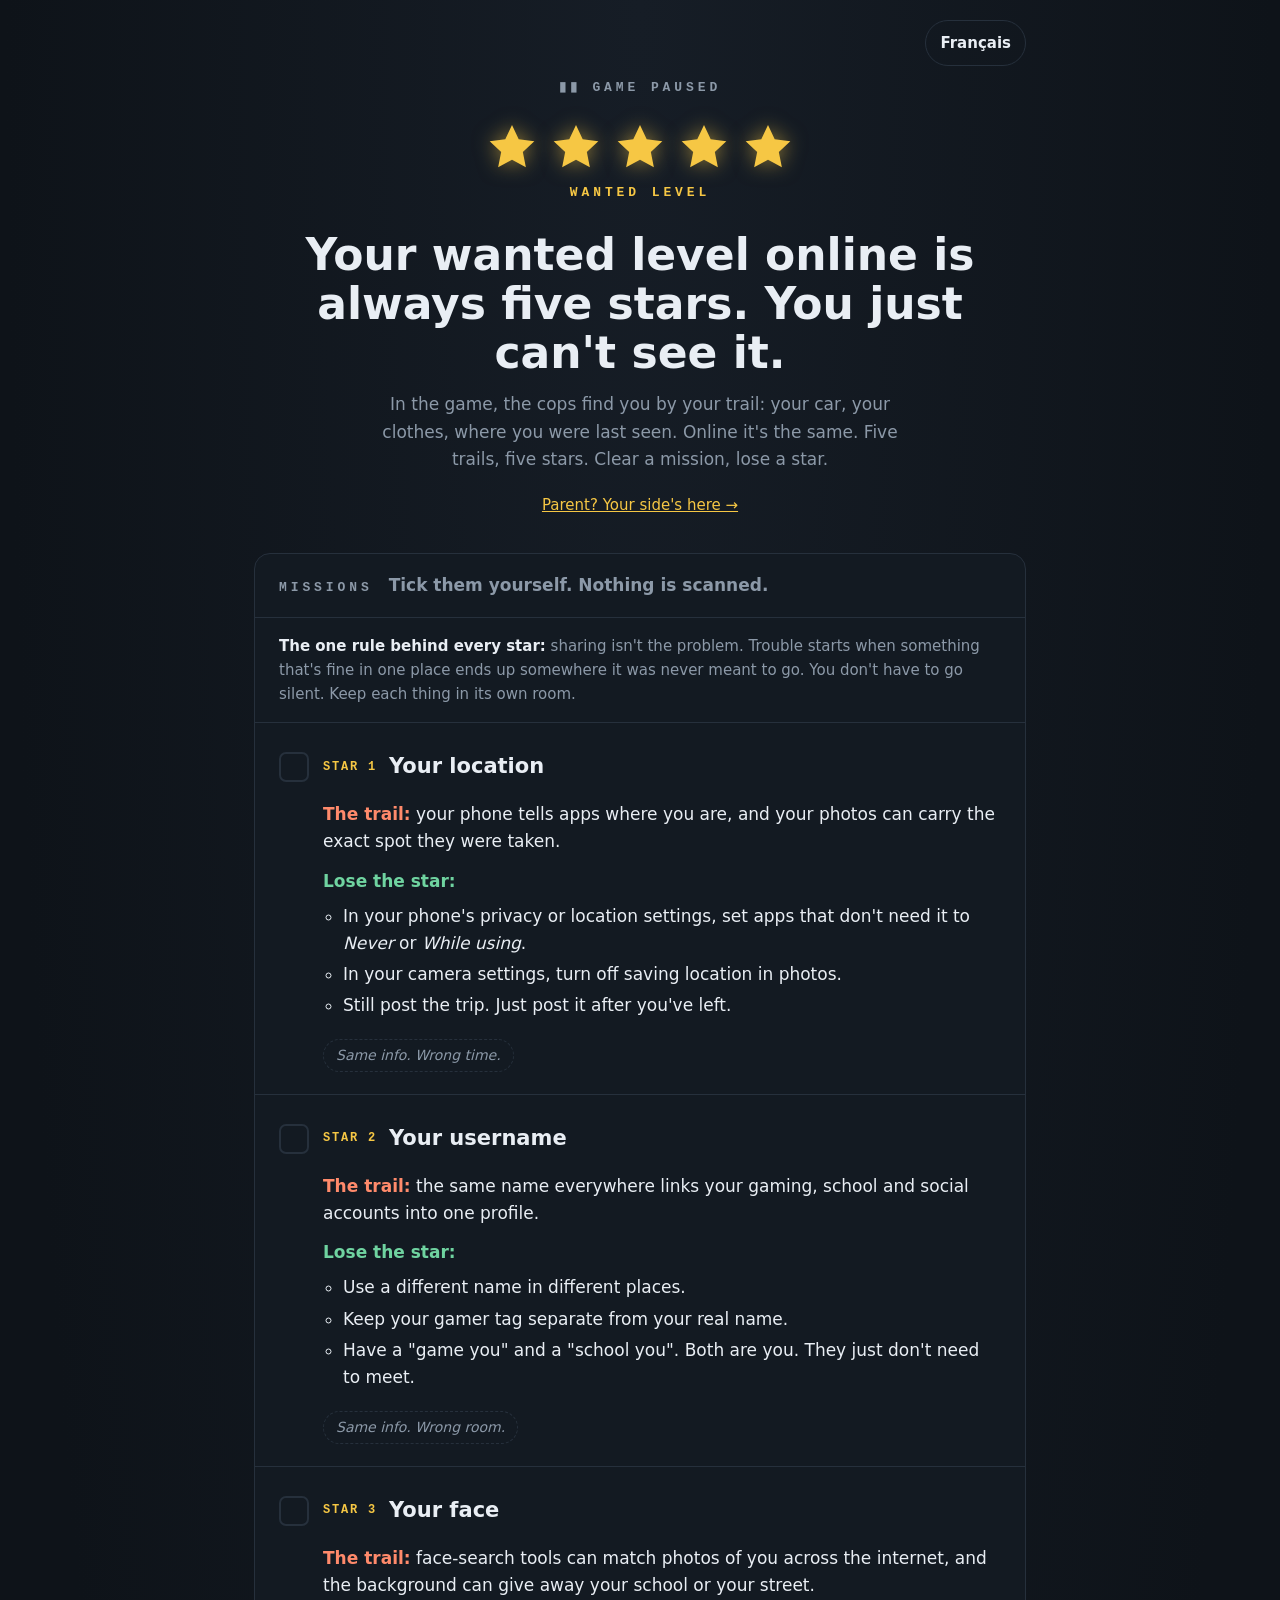
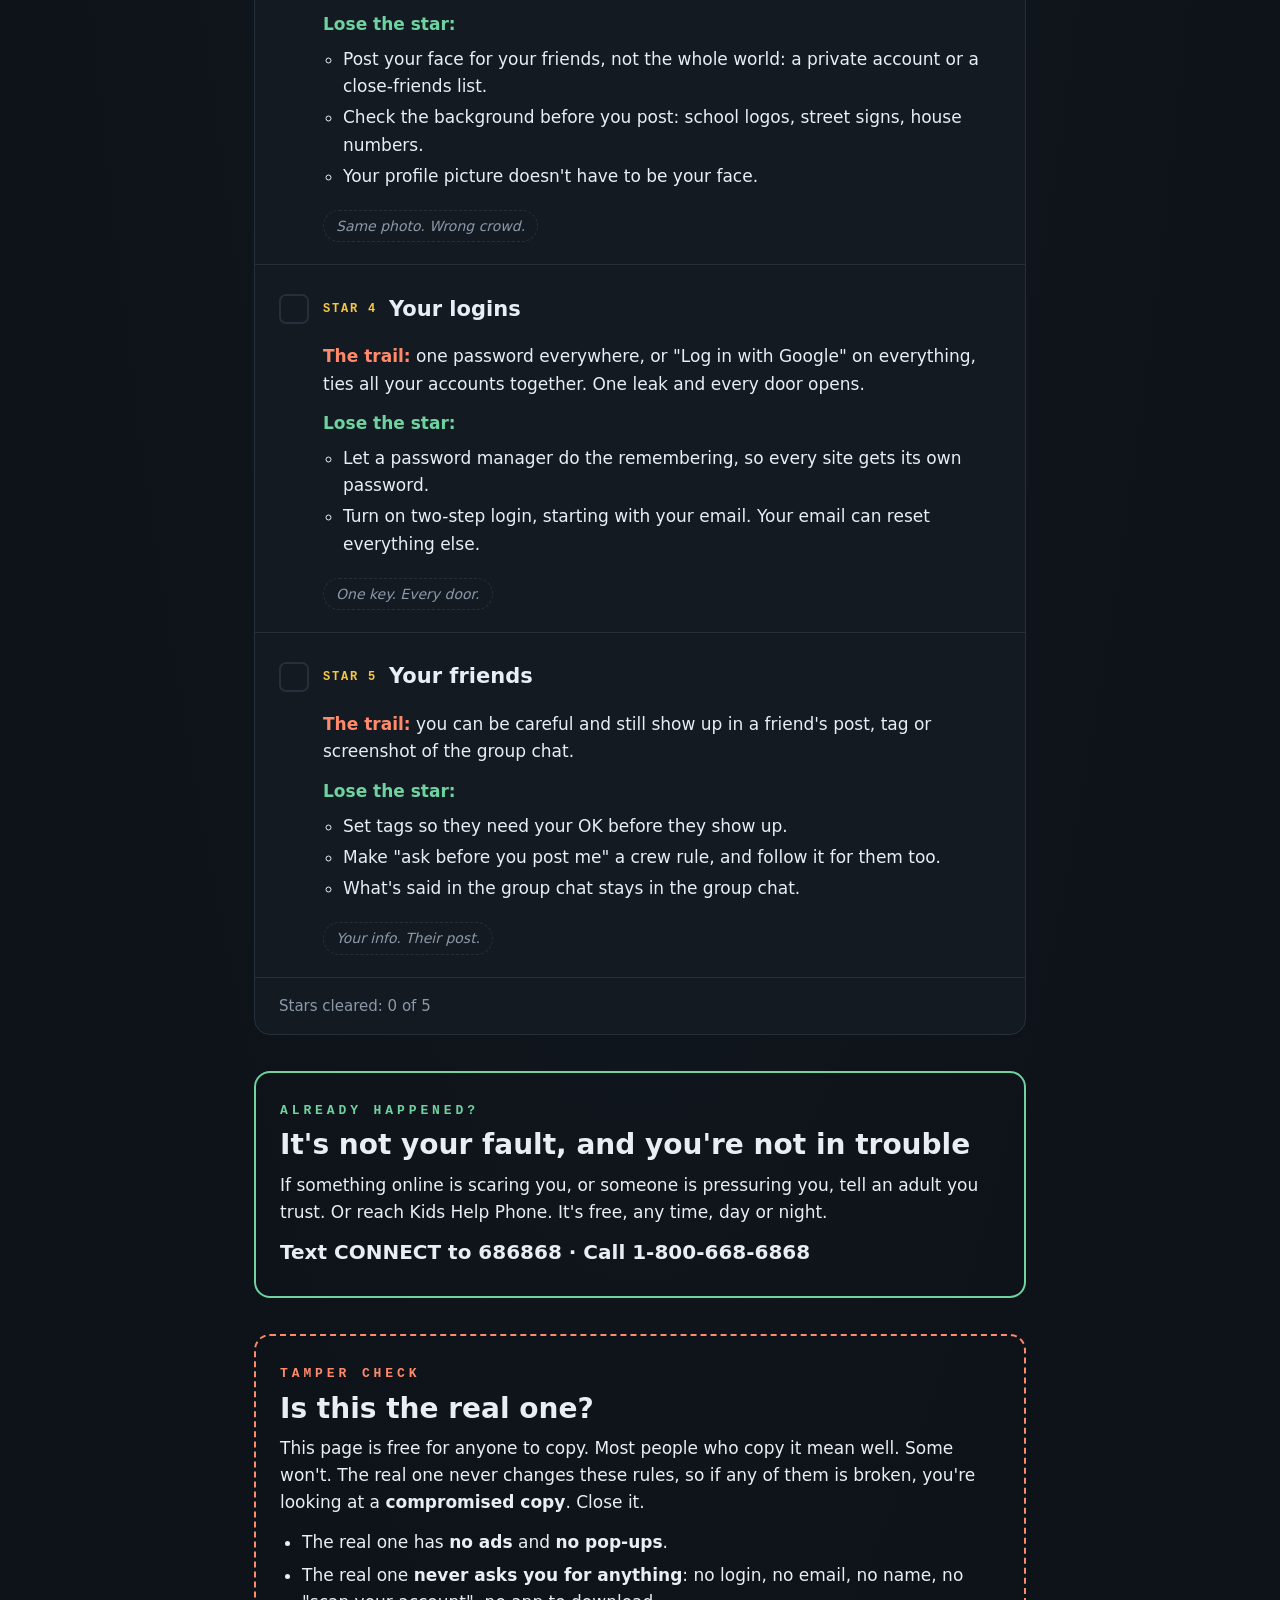
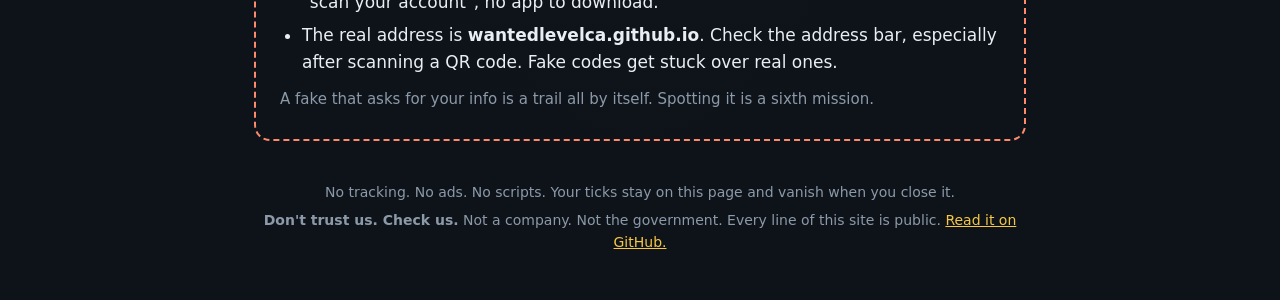
==== index.html @ 318e6713 "Add files via upload" ====
<!DOCTYPE html>
<html lang="en">
<head>
<meta charset="utf-8">
<meta name="viewport" content="width=device-width, initial-scale=1">
<title>Five Stars</title>
<link rel="stylesheet" href="style.css">
</head>
<body>
<svg width="0" height="0" style="position:absolute" aria-hidden="true">
  <symbol id="star" viewBox="0 0 24 24"><path d="M12 1.8l3.1 6.6 7.2.9-5.3 5 1.4 7.1L12 17.9l-6.4 3.5L7 14.3 1.7 9.3l7.2-.9z"/></symbol>
  <symbol id="tick" viewBox="0 0 24 24"><path d="M4.5 12.5l5 5 10-11" stroke-linecap="round" stroke-linejoin="round"/></symbol>
</svg>
<main>
  <!-- Language anchors: index.html#fr opens in French. Checkboxes: up here so ~ can reach everything below. -->
  <a id="en" class="anchor"></a><a id="fr" class="anchor"></a>
  <input class="cb" type="checkbox" id="m1">
  <input class="cb" type="checkbox" id="m2">
  <input class="cb" type="checkbox" id="m3">
  <input class="cb" type="checkbox" id="m4">
  <input class="cb" type="checkbox" id="m5">

  <nav class="topbar">
    <span class="lang"><span class="t-en"><a href="#fr" lang="fr">Français</a></span><span class="t-fr"><a href="#en" lang="en">English</a></span></span>
  </nav>

  <section class="hud">
    <div class="mono paused">▮▮ <span class="t-en">Game paused</span><span class="t-fr" lang="fr">Jeu en pause</span></div>
    <div class="stars" aria-hidden="true">
      <svg class="s1" viewBox="0 0 24 24"><use href="#star"/></svg><svg class="s2" viewBox="0 0 24 24"><use href="#star"/></svg><svg class="s3" viewBox="0 0 24 24"><use href="#star"/></svg><svg class="s4" viewBox="0 0 24 24"><use href="#star"/></svg><svg class="s5" viewBox="0 0 24 24"><use href="#star"/></svg>
    </div>
    <div class="mono wl"><span class="t-en">Wanted level</span><span class="t-fr" lang="fr">Niveau de recherche</span></div>
    <div class="b-en">
      <h1>Your wanted level online is always five stars. You just can't see it.</h1>
      <p class="lede">In the game, the cops find you by your trail: your car, your clothes, where you were last seen. Online it's the same. Five trails, five stars. Clear a mission, lose a star.</p>
      <p class="side-link"><a href="parents.html">Parent? Your side's here →</a></p>
    </div>
    <div class="b-fr" lang="fr-CA">
      <h1>En ligne, ton niveau de recherche est toujours à cinq étoiles. Tu ne le vois juste pas.</h1>
      <p class="lede">Dans le jeu, la police te retrouve grâce à tes traces : ton auto, tes vêtements, l'endroit où on t'a vu la dernière fois. En ligne, c'est pareil. Cinq traces, cinq étoiles. Réussis une mission, perds une étoile.</p>
      <p class="side-link"><a href="parents.html#fr">Vous êtes parent? C'est par ici →</a></p>
    </div>
  </section>

  <section class="card" aria-label="Missions">
    <header><span class="mono">Missions</span><span class="t-en">Tick them yourself. Nothing is scanned.</span><span class="t-fr" lang="fr">Coche-les toi-même. Rien n'est scanné.</span></header>
    <div class="b-en"><p class="why"><b>The one rule behind every star:</b> sharing isn't the problem. Trouble starts when something that's fine in one place ends up somewhere it was never meant to go. You don't have to go silent. Keep each thing in its own room.</p></div>
    <div class="b-fr" lang="fr-CA"><p class="why"><b>La règle derrière chaque étoile :</b> partager, ce n'est pas le problème. Le trouble commence quand quelque chose qui est correct à un endroit se retrouve là où ce n'était jamais censé aller. Pas besoin de te taire. Garde chaque chose dans sa pièce.</p></div>
    <ol class="missions">
      <li class="m m1">
        <label class="head" for="m1"><span class="box"><svg viewBox="0 0 24 24"><use href="#tick"/></svg></span><span class="tag mono"><span class="t-en">Star 1</span><span class="t-fr">Étoile 1</span></span><span class="title"><span class="t-en">Your location</span><span class="t-fr" lang="fr">Ta position</span></span></label>
        <div class="body b-en">
          <p><b class="trail">The trail:</b> your phone tells apps where you are, and your photos can carry the exact spot they were taken.</p>
          <p class="lose">Lose the star:</p>
          <ul>
            <li>In your phone's privacy or location settings, set apps that don't need it to <i>Never</i> or <i>While using</i>.</li>
            <li>In your camera settings, turn off saving location in photos.</li>
            <li>Still post the trip. Just post it after you've left.</li>
          </ul>
          <p class="rule">Same info. Wrong time.</p>
        </div>
        <div class="body b-fr" lang="fr-CA">
          <p><b class="trail">La trace :</b> ton téléphone dit aux applis où tu es, et tes photos peuvent garder l'endroit exact où elles ont été prises.</p>
          <p class="lose">Perds l'étoile :</p>
          <ul>
            <li>Dans les réglages de confidentialité ou de localisation, mets les applis qui n'en ont pas besoin à <i>Jamais</i> ou <i>Pendant l'utilisation</i>.</li>
            <li>Dans les réglages de l'appareil photo, désactive l'enregistrement de la position.</li>
            <li>Publie quand même ta sortie. Juste après être parti.</li>
          </ul>
          <p class="rule">Même info. Mauvais moment.</p>
        </div>
      </li>
      <li class="m m2">
        <label class="head" for="m2"><span class="box"><svg viewBox="0 0 24 24"><use href="#tick"/></svg></span><span class="tag mono"><span class="t-en">Star 2</span><span class="t-fr">Étoile 2</span></span><span class="title"><span class="t-en">Your username</span><span class="t-fr" lang="fr">Ton nom d'utilisateur</span></span></label>
        <div class="body b-en">
          <p><b class="trail">The trail:</b> the same name everywhere links your gaming, school and social accounts into one profile.</p>
          <p class="lose">Lose the star:</p>
          <ul>
            <li>Use a different name in different places.</li>
            <li>Keep your gamer tag separate from your real name.</li>
            <li>Have a "game you" and a "school you". Both are you. They just don't need to meet.</li>
          </ul>
          <p class="rule">Same info. Wrong room.</p>
        </div>
        <div class="body b-fr" lang="fr-CA">
          <p><b class="trail">La trace :</b> le même nom partout relie tes comptes de jeu, d'école et de réseaux sociaux en un seul profil.</p>
          <p class="lose">Perds l'étoile :</p>
          <ul>
            <li>Utilise un nom différent selon l'endroit.</li>
            <li>Garde ton gamertag séparé de ton vrai nom.</li>
            <li>Aie un « toi du jeu » et un « toi de l'école ». Les deux, c'est toi. Ils n'ont juste pas besoin de se rencontrer.</li>
          </ul>
          <p class="rule">Même info. Mauvaise pièce.</p>
        </div>
      </li>
      <li class="m m3">
        <label class="head" for="m3"><span class="box"><svg viewBox="0 0 24 24"><use href="#tick"/></svg></span><span class="tag mono"><span class="t-en">Star 3</span><span class="t-fr">Étoile 3</span></span><span class="title"><span class="t-en">Your face</span><span class="t-fr" lang="fr">Ton visage</span></span></label>
        <div class="body b-en">
          <p><b class="trail">The trail:</b> face-search tools can match photos of you across the internet, and the background can give away your school or your street.</p>
          <p class="lose">Lose the star:</p>
          <ul>
            <li>Post your face for your friends, not the whole world: a private account or a close-friends list.</li>
            <li>Check the background before you post: school logos, street signs, house numbers.</li>
            <li>Your profile picture doesn't have to be your face.</li>
          </ul>
          <p class="rule">Same photo. Wrong crowd.</p>
        </div>
        <div class="body b-fr" lang="fr-CA">
          <p><b class="trail">La trace :</b> des outils de recherche faciale peuvent retrouver tes photos partout sur Internet, et l'arrière-plan peut révéler ton école ou ta rue.</p>
          <p class="lose">Perds l'étoile :</p>
          <ul>
            <li>Montre ton visage à tes amis, pas au monde entier : un compte privé ou une liste d'amis proches.</li>
            <li>Vérifie l'arrière-plan avant de publier : logo d'école, panneaux de rue, numéros de maison.</li>
            <li>Ta photo de profil n'a pas besoin d'être ton visage.</li>
          </ul>
          <p class="rule">Même photo. Mauvaise gang.</p>
        </div>
      </li>
      <li class="m m4">
        <label class="head" for="m4"><span class="box"><svg viewBox="0 0 24 24"><use href="#tick"/></svg></span><span class="tag mono"><span class="t-en">Star 4</span><span class="t-fr">Étoile 4</span></span><span class="title"><span class="t-en">Your logins</span><span class="t-fr" lang="fr">Tes connexions</span></span></label>
        <div class="body b-en">
          <p><b class="trail">The trail:</b> one password everywhere, or "Log in with Google" on everything, ties all your accounts together. One leak and every door opens.</p>
          <p class="lose">Lose the star:</p>
          <ul>
            <li>Let a password manager do the remembering, so every site gets its own password.</li>
            <li>Turn on two-step login, starting with your email. Your email can reset everything else.</li>
          </ul>
          <p class="rule">One key. Every door.</p>
        </div>
        <div class="body b-fr" lang="fr-CA">
          <p><b class="trail">La trace :</b> un seul mot de passe partout, ou « Se connecter avec Google » pour tout, relie tous tes comptes ensemble. Une fuite, et toutes les portes s'ouvrent.</p>
          <p class="lose">Perds l'étoile :</p>
          <ul>
            <li>Laisse un gestionnaire de mots de passe s'en souvenir, pour que chaque site ait son propre mot de passe.</li>
            <li>Active la connexion en deux étapes, en commençant par ton courriel. Ton courriel peut réinitialiser tout le reste.</li>
          </ul>
          <p class="rule">Une clé. Toutes les portes.</p>
        </div>
      </li>
      <li class="m m5">
        <label class="head" for="m5"><span class="box"><svg viewBox="0 0 24 24"><use href="#tick"/></svg></span><span class="tag mono"><span class="t-en">Star 5</span><span class="t-fr">Étoile 5</span></span><span class="title"><span class="t-en">Your friends</span><span class="t-fr" lang="fr">Tes amis</span></span></label>
        <div class="body b-en">
          <p><b class="trail">The trail:</b> you can be careful and still show up in a friend's post, tag or screenshot of the group chat.</p>
          <p class="lose">Lose the star:</p>
          <ul>
            <li>Set tags so they need your OK before they show up.</li>
            <li>Make "ask before you post me" a crew rule, and follow it for them too.</li>
            <li>What's said in the group chat stays in the group chat.</li>
          </ul>
          <p class="rule">Your info. Their post.</p>
        </div>
        <div class="body b-fr" lang="fr-CA">
          <p><b class="trail">La trace :</b> tu peux faire attention et quand même apparaître dans la publication d'un ami, une identification ou une capture d'écran de la conversation de groupe.</p>
          <p class="lose">Perds l'étoile :</p>
          <ul>
            <li>Règle les identifications pour qu'elles aient besoin de ton OK avant d'apparaître.</li>
            <li>Fais de « demande avant de me publier » une règle de ta gang, et respecte-la pour eux aussi.</li>
            <li>Ce qui se dit dans la conversation de groupe reste dans la conversation de groupe.</li>
          </ul>
          <p class="rule">Ton info. Leur publication.</p>
        </div>
      </li>
    </ol>
    <div class="tally" aria-hidden="true"><span class="t-en">Stars cleared: </span><span class="t-fr">Étoiles effacées : </span><span class="n"></span><span class="t-en"> of 5</span><span class="t-fr"> sur 5</span></div>
  </section>

  <section class="end" aria-live="polite">
    <div class="b-en">
      <div class="mono" style="color:var(--green)">Mission complete</div>
      <h2>Wanted level: zero. They lost the trail.</h2>
      <p>You didn't go silent. You went smart. Keep posting, gaming and sharing. Just keep each thing in its own room.</p>
      <p class="mute">Teach a friend. Every player who covers their trail makes the whole crew harder to track.</p>
    </div>
    <div class="b-fr" lang="fr-CA">
      <div class="mono" style="color:var(--green)">Mission accomplie</div>
      <h2>Niveau de recherche : zéro. Ils ont perdu ta trace.</h2>
      <p>Tu n'as pas disparu. Tu as été futé. Continue de publier, de jouer et de partager. Garde juste chaque chose dans sa pièce.</p>
      <p class="mute">Montre ça à un ami. Chaque joueur qui couvre ses traces rend toute la gang plus difficile à suivre.</p>
    </div>
  </section>

  <section class="box2 help" aria-label="Get help">
    <div class="b-en">
      <div class="mono">Already happened?</div>
      <h2>It's not your fault, and you're not in trouble</h2>
      <p>If something online is scaring you, or someone is pressuring you, tell an adult you trust. Or reach Kids Help Phone. It's free, any time, day or night.</p>
      <p class="big">Text CONNECT to 686868 · Call 1-800-668-6868</p>
    </div>
    <div class="b-fr" lang="fr-CA">
      <div class="mono">C'est déjà arrivé?</div>
      <h2>Ce n'est pas ta faute, et tu n'es pas dans le trouble</h2>
      <p>Si quelque chose en ligne te fait peur, ou si quelqu'un te met de la pression, parles-en à un adulte de confiance. Ou contacte Jeunesse, J'écoute. C'est gratuit, jour et nuit.</p>
      <p class="big">Texte PARLER au 686868 · Appelle au 1 800 668-6868</p>
    </div>
  </section>

  <section class="box2 seal" aria-label="Spot a fake copy">
    <div class="b-en">
      <div class="mono">Tamper check</div>
      <h2>Is this the real one?</h2>
      <p>This page is free for anyone to copy. Most people who copy it mean well. Some won't. The real one never changes these rules, so if any of them is broken, you're looking at a <b>compromised copy</b>. Close it.</p>
      <ul>
        <li>The real one has <b>no ads</b> and <b>no pop-ups</b>.</li>
        <li>The real one <b>never asks you for anything</b>: no login, no email, no name, no "scan your account", no app to download.</li>
        <li>The real address is <b>wantedlevelca.github.io</b>. Check the address bar, especially after scanning a QR code. Fake codes get stuck over real ones.</li>
      </ul>
      <p class="mute">A fake that asks for your info is a trail all by itself. Spotting it is a sixth mission.</p>
    </div>
    <div class="b-fr" lang="fr-CA">
      <div class="mono">Vérif anti-copie</div>
      <h2>Est-ce le vrai site?</h2>
      <p>N'importe qui peut copier cette page gratuitement. La plupart des gens qui la copient ont de bonnes intentions. Pas tous. Le vrai site ne change jamais ces règles. Si une seule est brisée, tu regardes une <b>copie compromise</b>. Ferme-la.</p>
      <ul>
        <li>Le vrai n'a <b>pas de pubs</b> ni de <b>fenêtres surgissantes</b>.</li>
        <li>Le vrai ne te <b>demande jamais rien</b> : pas de connexion, pas de courriel, pas de nom, pas de « scanne ton compte », pas d'appli à télécharger.</li>
        <li>La vraie adresse est <b>wantedlevelca.github.io</b>. Vérifie la barre d'adresse, surtout après avoir scanné un code QR. Des faux codes sont parfois collés par-dessus les vrais.</li>
      </ul>
      <p class="mute">Une fausse page qui demande tes infos, c'est une trace à elle seule. La repérer, c'est une sixième mission.</p>
    </div>
  </section>

  <footer>
    <div class="b-en">
      <p>No tracking. No ads. No scripts. Your ticks stay on this page and vanish when you close it.</p>
      <p><b>Don't trust us. Check us.</b> Not a company. Not the government. Every line of this site is public. <a href="https://github.com/wantedlevelca/wantedlevelca.github.io">Read it on GitHub.</a></p>
    </div>
    <div class="b-fr" lang="fr-CA">
      <p>Aucun pistage. Aucune pub. Aucun script. Tes coches restent sur cette page et disparaissent quand tu la fermes.</p>
      <p><b>Ne nous croyez pas sur parole. Vérifiez.</b> Pas une compagnie. Pas le gouvernement. Chaque ligne de ce site est publique. <a href="https://github.com/wantedlevelca/wantedlevelca.github.io">Lisez-la sur GitHub.</a></p>
    </div>
  </footer>
</main>
</body>
</html>
---- style.css ----
/* Five Stars: shared styles for the kid side (index.html) and parent side (parents.html).
   NO SCRIPTS. Everything that reacts is plain CSS that old browsers have handled for 10+ years:
   - ticks:    hidden checkboxes at the top of <main>, reached with the ~ sibling selector
   - counter:  CSS counters
   - language: the #fr link targets an anchor at the top; :target swaps English for French
   System fonts only: no font servers, so nobody else learns who visited. */
:root{color-scheme:dark;--bg:#0e1319;--bg2:#161d26;--card:#131a22;--line:#26303c;--ink:#e9eef4;--mute:#8c99a8;--gold:#f6c744;--dim:#2b3542;--coral:#ff8a6b;--green:#6fd3a0}
*{box-sizing:border-box;min-width:0}
body{margin:0;min-height:100vh;background:#0e1319;background:radial-gradient(ellipse at top,var(--bg2),var(--bg) 70%);color:var(--ink);font:17px/1.6 system-ui,-apple-system,"Segoe UI",Ubuntu,Roboto,sans-serif;overflow-x:hidden}
main{counter-reset:cleared;max-width:900px;margin:0 auto;padding:20px 16px 40px;padding:20px max(5vw,16px) 40px}
a{color:var(--gold)}
.mono{font-family:ui-monospace,"SF Mono",Menlo,Consolas,monospace;letter-spacing:.3em;text-transform:uppercase;font-size:13px}

/* Language: English shows by default, French when the address ends in #fr */
.anchor{position:absolute;top:0}
.b-fr,.t-fr{display:none}
#fr:target~* .b-en,#fr:target~* .t-en{display:none}
#fr:target~* .b-fr{display:block}
#fr:target~* .t-fr{display:inline}
.topbar{display:flex;justify-content:space-between;align-items:center;flex-wrap:wrap;min-height:44px}
.lang a,.back a{display:inline-block;padding:10px 14px;border:1px solid var(--line);border-radius:999px;text-decoration:none;font-weight:700;font-size:15px;color:var(--ink)}
.lang a:hover,.back a:hover{border-color:var(--gold)}
.lang{margin-left:auto}

/* HUD */
.hud{text-align:center;padding-top:12px}
.paused{color:var(--mute);font-weight:700}
.stars{display:flex;justify-content:center;margin:22px 0 10px}
.stars svg{width:46px;height:46px;fill:var(--gold);filter:drop-shadow(0 0 10px rgba(246,199,68,.55));margin:0 6px;transition:fill .5s,filter .5s,transform .5s;animation:flash 1.1s step-end infinite}
@keyframes flash{50%{opacity:.45}}
#m1:checked~.hud .s1,#m2:checked~.hud .s2,#m3:checked~.hud .s3,#m4:checked~.hud .s4,#m5:checked~.hud .s5{fill:var(--dim);filter:none;animation:none;transform:scale(.9)}
.wl{color:var(--gold);font-weight:700}
h1{font-size:36px;line-height:1.12;margin:26px auto 14px;max-width:24ch}
.lede{color:var(--mute);max-width:52ch;margin:0 auto 20px}
.side-link{margin:0 0 36px;font-size:15px}
h2{font-size:28px;line-height:1.15;margin:8px 0 10px}

/* Mission / settings card */
.card{background:var(--card);border:1px solid var(--line);border-radius:16px;overflow:hidden}
.card>header{padding:18px 24px;border-bottom:1px solid var(--line);color:var(--mute);font-weight:700}
.card>header .mono{margin-right:16px}
.why{padding:16px 24px;margin:0;border-bottom:1px solid var(--line);color:var(--mute);font-size:15px}
.why b{color:var(--ink)}
ol.missions{list-style:none;margin:0;padding:0}
.m{border-bottom:1px solid var(--line);padding:22px 24px}
.cb{position:absolute;opacity:0;width:1px;height:1px}
.cb:checked{counter-increment:cleared}
.head{display:flex;align-items:center;cursor:pointer;min-height:44px}
.box{flex:none;margin-right:14px;width:30px;height:30px;border:2px solid var(--line);border-radius:7px;display:flex;align-items:center;justify-content:center;transition:background .2s,border-color .2s}
.box svg{width:18px;height:18px;stroke:#0e1319;stroke-width:3.2;fill:none;opacity:0}
#m1:checked~.card .m1 .box,#m2:checked~.card .m2 .box,#m3:checked~.card .m3 .box,#m4:checked~.card .m4 .box,#m5:checked~.card .m5 .box{background:var(--green);border-color:var(--green)}
#m1:checked~.card .m1 .box svg,#m2:checked~.card .m2 .box svg,#m3:checked~.card .m3 .box svg,#m4:checked~.card .m4 .box svg,#m5:checked~.card .m5 .box svg{opacity:1}
#m1:focus~.card .m1 .box,#m2:focus~.card .m2 .box,#m3:focus~.card .m3 .box,#m4:focus~.card .m4 .box,#m5:focus~.card .m5 .box{outline:3px solid var(--gold);outline-offset:3px}
#m1:focus:not(:focus-visible)~.card .m1 .box,#m2:focus:not(:focus-visible)~.card .m2 .box,#m3:focus:not(:focus-visible)~.card .m3 .box,#m4:focus:not(:focus-visible)~.card .m4 .box,#m5:focus:not(:focus-visible)~.card .m5 .box{outline:none}
.head:hover .box{border-color:var(--mute)}
.tag{white-space:nowrap;margin-right:12px;color:var(--gold);font-size:12px;letter-spacing:.15em;font-weight:700}
.title{font-size:21px;font-weight:700}
#m1:checked~.card .m1 .title,#m2:checked~.card .m2 .title,#m3:checked~.card .m3 .title,#m4:checked~.card .m4 .title,#m5:checked~.card .m5 .title,#m1:checked~.card .m1 .tag,#m2:checked~.card .m2 .tag,#m3:checked~.card .m3 .tag,#m4:checked~.card .m4 .tag,#m5:checked~.card .m5 .tag{text-decoration:line-through;color:var(--mute)}
.body{padding-left:44px}
.body p{margin:12px 0 0}
.trail{color:var(--coral)}
.lose{color:var(--green);font-weight:700}
.body ul{margin:8px 0 0;padding-left:20px}
.body li{margin:4px 0}
.rule{display:inline-block;margin-top:16px!important;padding:4px 12px;border:1px dashed var(--line);border-radius:999px;color:var(--mute);font-size:14px;font-style:italic}
#m1:checked~.card .m1 .rule,#m2:checked~.card .m2 .rule,#m3:checked~.card .m3 .rule,#m4:checked~.card .m4 .rule,#m5:checked~.card .m5 .rule{border-color:var(--green);color:var(--green)}
.ph{display:block;margin-top:14px;font-weight:700}
.path{font-family:ui-monospace,"SF Mono",Menlo,Consolas,monospace;font-size:14px;color:var(--gold);word-wrap:break-word}
.tally{padding:16px 24px;color:var(--mute);font-size:15px}
.n::before{content:counter(cleared)}

/* Ending screen: unlocks only when all five are ticked */
.end{display:none;text-align:center;margin-top:36px;padding:36px 24px;border:1px solid var(--green);border-radius:16px;background:rgba(111,211,160,.06)}
#m1:checked~#m2:checked~#m3:checked~#m4:checked~#m5:checked~.end{display:block}
.end h2{color:var(--green)}
.end p{max-width:50ch;margin:10px auto 0}

/* Boxes */
.box2{margin-top:36px;padding:28px 24px;border-radius:16px;border:1px solid var(--line)}
.box2>.mono,.box2 .b-en>.mono,.box2 .b-fr>.mono{font-weight:700}
.box2 p{margin:10px 0 0}.box2 ul,.box2 ol{margin:12px 0 0;padding-left:22px}.box2 li{margin:6px 0}
.mute{color:var(--mute);font-size:15px}
.help{border:2px solid var(--green)}.help .mono{color:var(--green)}
.big{font-size:20px;font-weight:700}
.seal{border:2px dashed var(--coral)}.seal .mono{color:var(--coral)}
.deal{margin-top:0;border:2px solid var(--gold);background:rgba(246,199,68,.05)}.deal .mono{color:var(--gold)}
.deal ol li{font-size:19px;margin:8px 0}
.say{font-size:19px;border-left:4px solid var(--gold);padding-left:16px;margin:16px 0!important}
.law{border:1px solid var(--green)}.law .mono{color:var(--green)}
.dont .mono{color:var(--coral)}

/* The last word, and the MP asterisk */
.final{margin-top:56px;text-align:center}
.final .slap{font-size:30px;line-height:1.2;font-weight:800;max-width:26ch;margin:0 auto}
.final .slap em{font-style:normal;color:var(--gold)}
details{margin:24px auto 0;max-width:640px;text-align:left;border:1px solid var(--line);border-radius:12px;padding:0 18px}
summary{cursor:pointer;padding:14px 0;color:var(--mute);font-size:16px;min-height:44px}
summary:hover{color:var(--ink)}
details[open] summary{color:var(--gold)}
.cmp{width:100%;border-collapse:collapse;margin:8px 0 4px;font-size:15px}
.cmp th,.cmp td{text-align:left;padding:8px 6px;border-bottom:1px solid var(--line);vertical-align:top}
.cmp th{color:var(--mute);font-weight:700}
.cmp .eu{color:var(--green)}.cmp .ca{color:var(--coral)}
details p{margin:12px 0 0}
textarea{display:block;width:100%;margin:12px 0 0;padding:14px;background:var(--bg);color:var(--ink);border:1px solid var(--line);border-radius:10px;font:15px/1.5 system-ui,-apple-system,"Segoe UI",Ubuntu,Roboto,sans-serif;resize:vertical}
details .mute{margin-bottom:18px}

footer{text-align:center;color:var(--mute);font-size:14px;margin-top:40px}
footer p{margin:6px 0}

@media(min-width:601px){h1{font-size:44px}.stars svg{width:52px;height:52px}.final .slap{font-size:36px}}
@media(max-width:600px){.body{padding-left:0}.m,.card>header,.why,.tally,.box2{padding-left:16px;padding-right:16px}}
@media(prefers-reduced-motion:reduce){.stars svg{animation:none}*{transition:none!important}}
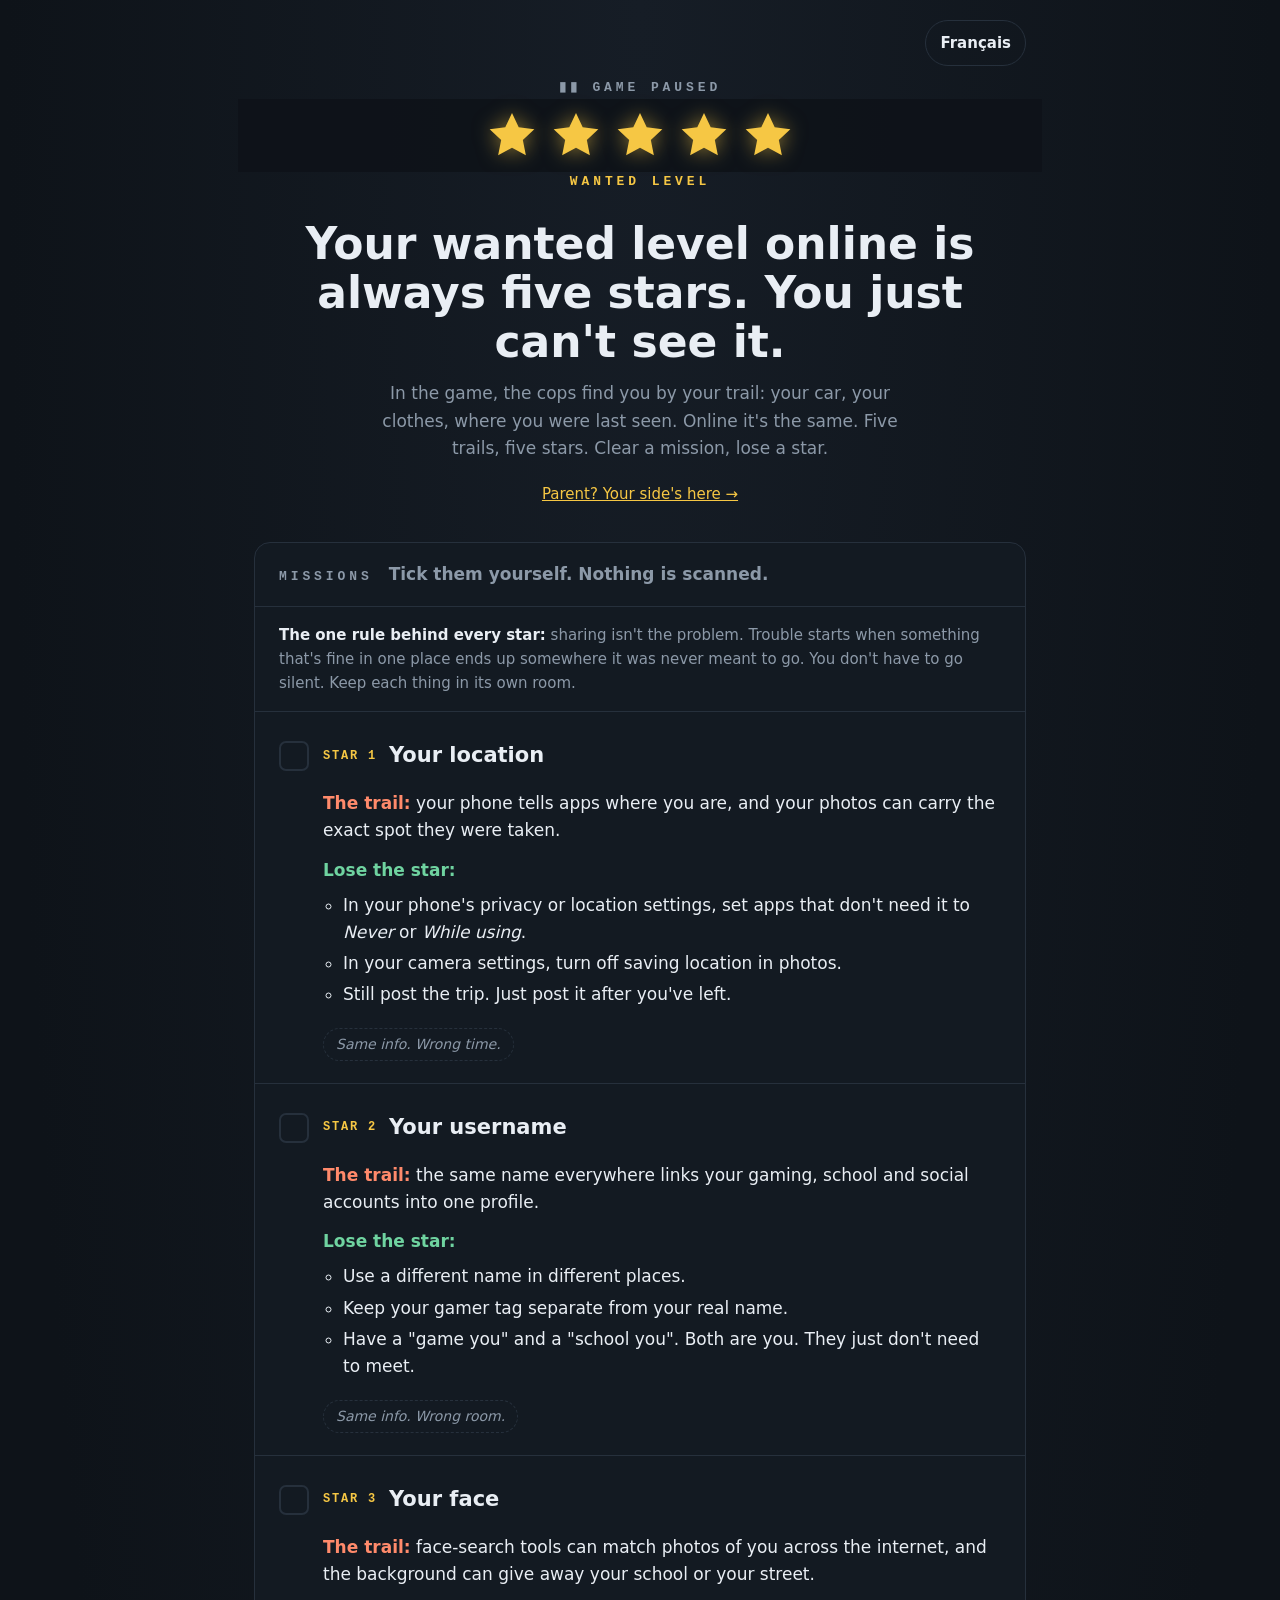
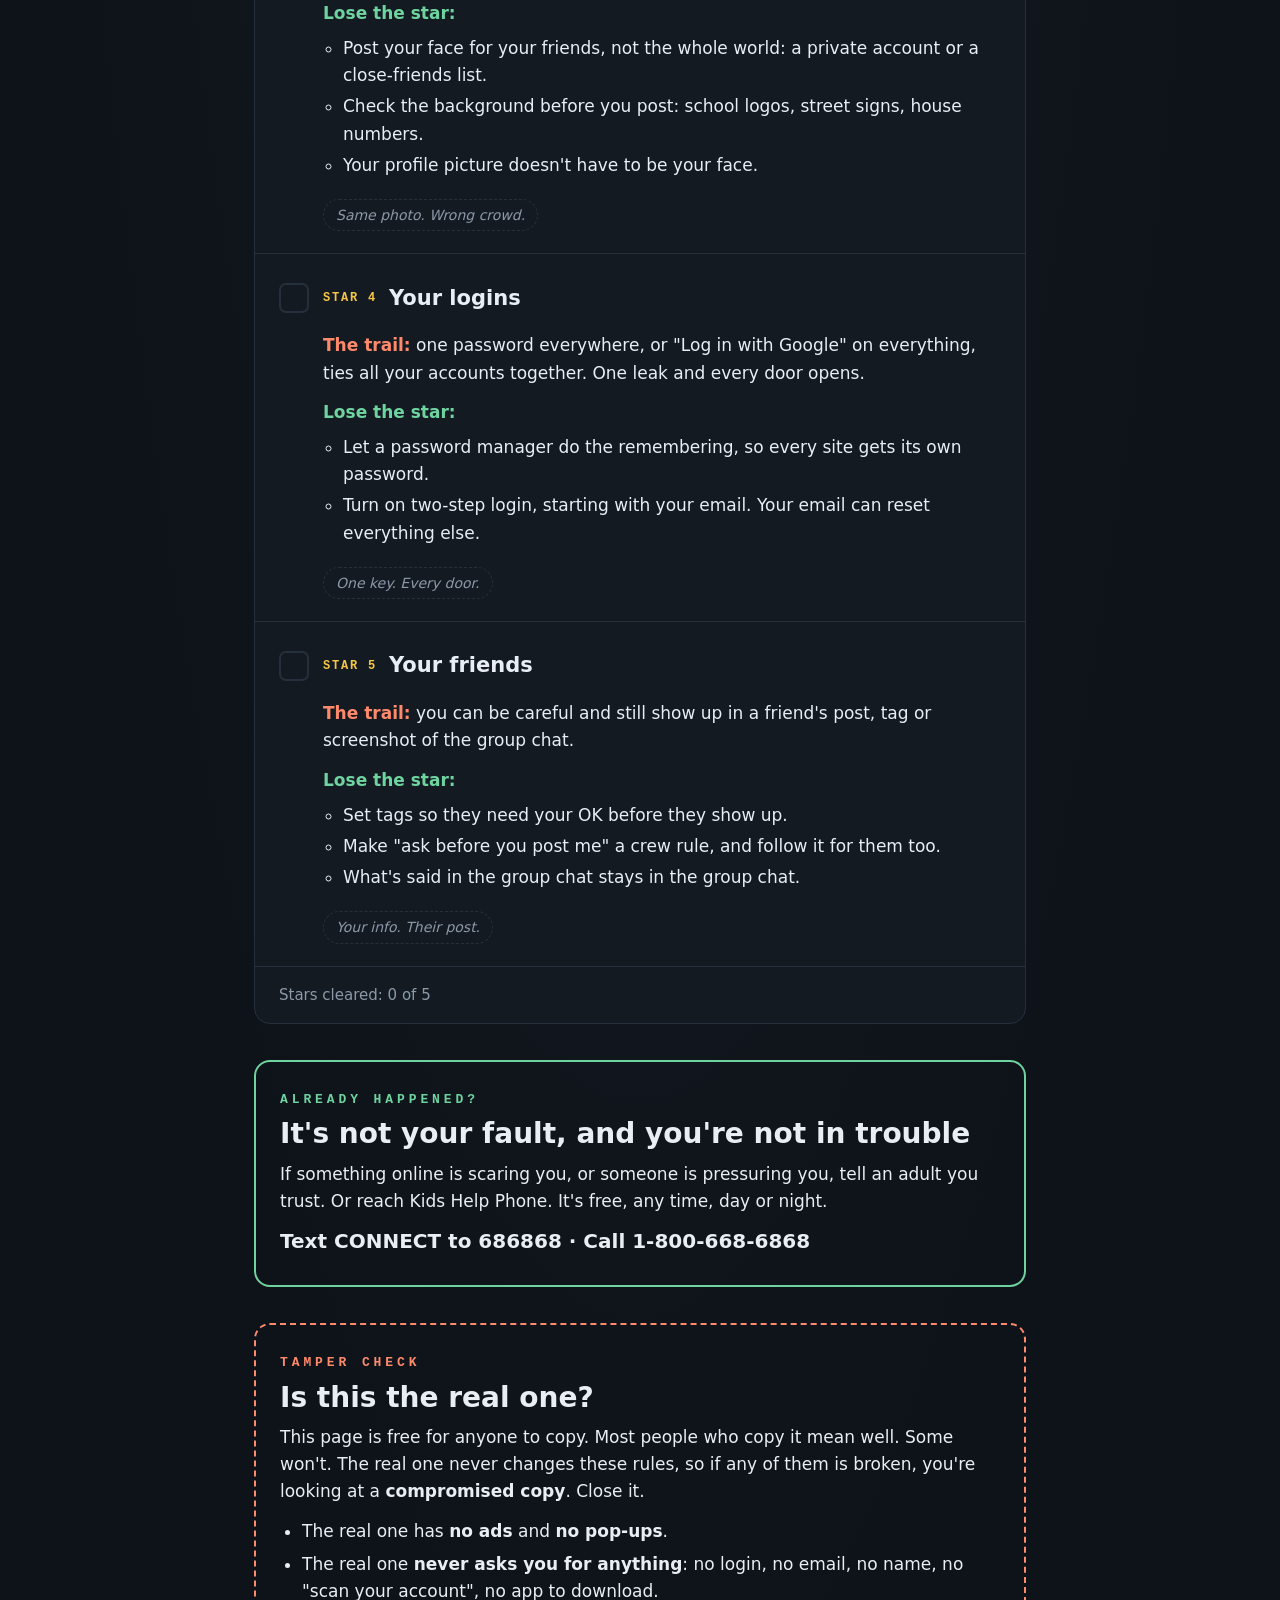
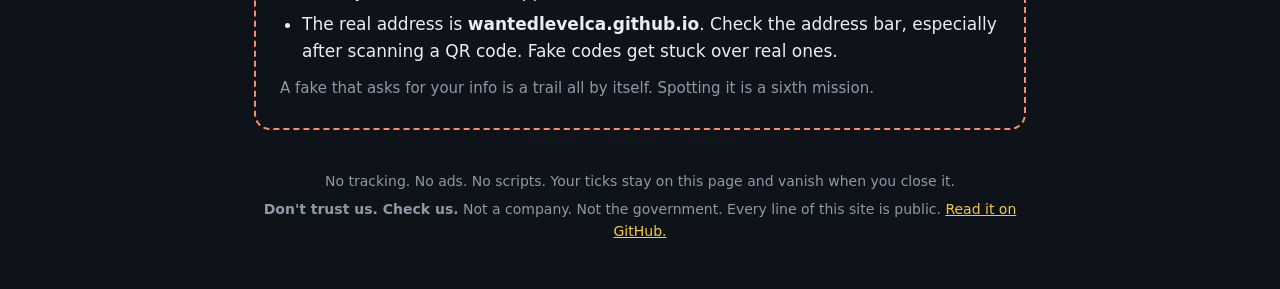
==== commit 129a2dad: "Add files via upload" ====
--- a/index.html
+++ b/index.html
@@ -24,11 +24,15 @@
     <span class="lang"><span class="t-en"><a href="#fr" lang="fr">Français</a></span><span class="t-fr"><a href="#en" lang="en">English</a></span></span>
   </nav>
 
+  <section class="hud hud-top">
+    <div class="mono paused">▮▮ <span class="t-en">Game paused</span><span class="t-fr" lang="fr">Jeu en pause</span></div>
+  </section>
+
+  <div class="starbar"><div class="stars" aria-hidden="true">
+      <svg class="s1" viewBox="0 0 24 24"><use href="#star"/></svg><svg class="s2" viewBox="0 0 24 24"><use href="#star"/></svg><svg class="s3" viewBox="0 0 24 24"><use href="#star"/></svg><svg class="s4" viewBox="0 0 24 24"><use href="#star"/></svg><svg class="s5" viewBox="0 0 24 24"><use href="#star"/></svg>
+    </div></div>
+
   <section class="hud">
-    <div class="mono paused">▮▮ <span class="t-en">Game paused</span><span class="t-fr" lang="fr">Jeu en pause</span></div>
-    <div class="stars" aria-hidden="true">
-      <svg class="s1" viewBox="0 0 24 24"><use href="#star"/></svg><svg class="s2" viewBox="0 0 24 24"><use href="#star"/></svg><svg class="s3" viewBox="0 0 24 24"><use href="#star"/></svg><svg class="s4" viewBox="0 0 24 24"><use href="#star"/></svg><svg class="s5" viewBox="0 0 24 24"><use href="#star"/></svg>
-    </div>
     <div class="mono wl"><span class="t-en">Wanted level</span><span class="t-fr" lang="fr">Niveau de recherche</span></div>
     <div class="b-en">
       <h1>Your wanted level online is always five stars. You just can't see it.</h1>
--- a/style.css
+++ b/style.css
@@ -28,8 +28,14 @@
 .stars{display:flex;justify-content:center;margin:22px 0 10px}
 .stars svg{width:46px;height:46px;fill:var(--gold);filter:drop-shadow(0 0 10px rgba(246,199,68,.55));margin:0 6px;transition:fill .5s,filter .5s,transform .5s;animation:flash 1.1s step-end infinite}
 @keyframes flash{50%{opacity:.45}}
-#m1:checked~.hud .s1,#m2:checked~.hud .s2,#m3:checked~.hud .s3,#m4:checked~.hud .s4,#m5:checked~.hud .s5{fill:var(--dim);filter:none;animation:none;transform:scale(.9)}
+#m1:checked~.starbar .s1,#m2:checked~.starbar .s2,#m3:checked~.starbar .s3,#m4:checked~.starbar .s4,#m5:checked~.starbar .s5{fill:var(--dim);filter:none;animation:none;transform:scale(.9)}
 .wl{color:var(--gold);font-weight:700}
+/* Sticky stars: the star bar stays pinned to the top while you scroll the missions.
+   position:sticky is plain CSS; on very old browsers the bar just scrolls away like normal. */
+.hud-top{padding-top:12px}
+.starbar{position:-webkit-sticky;position:sticky;top:0;z-index:5;margin:0 -16px;padding:10px 16px;background:#0e1319;background:rgba(14,19,25,.94);border-bottom:1px solid transparent}
+.starbar .stars{margin:0}
+.hud-top+.starbar+.hud{padding-top:0}
 h1{font-size:36px;line-height:1.12;margin:26px auto 14px;max-width:24ch}
 .lede{color:var(--mute);max-width:52ch;margin:0 auto 20px}
 .side-link{margin:0 0 36px;font-size:15px}
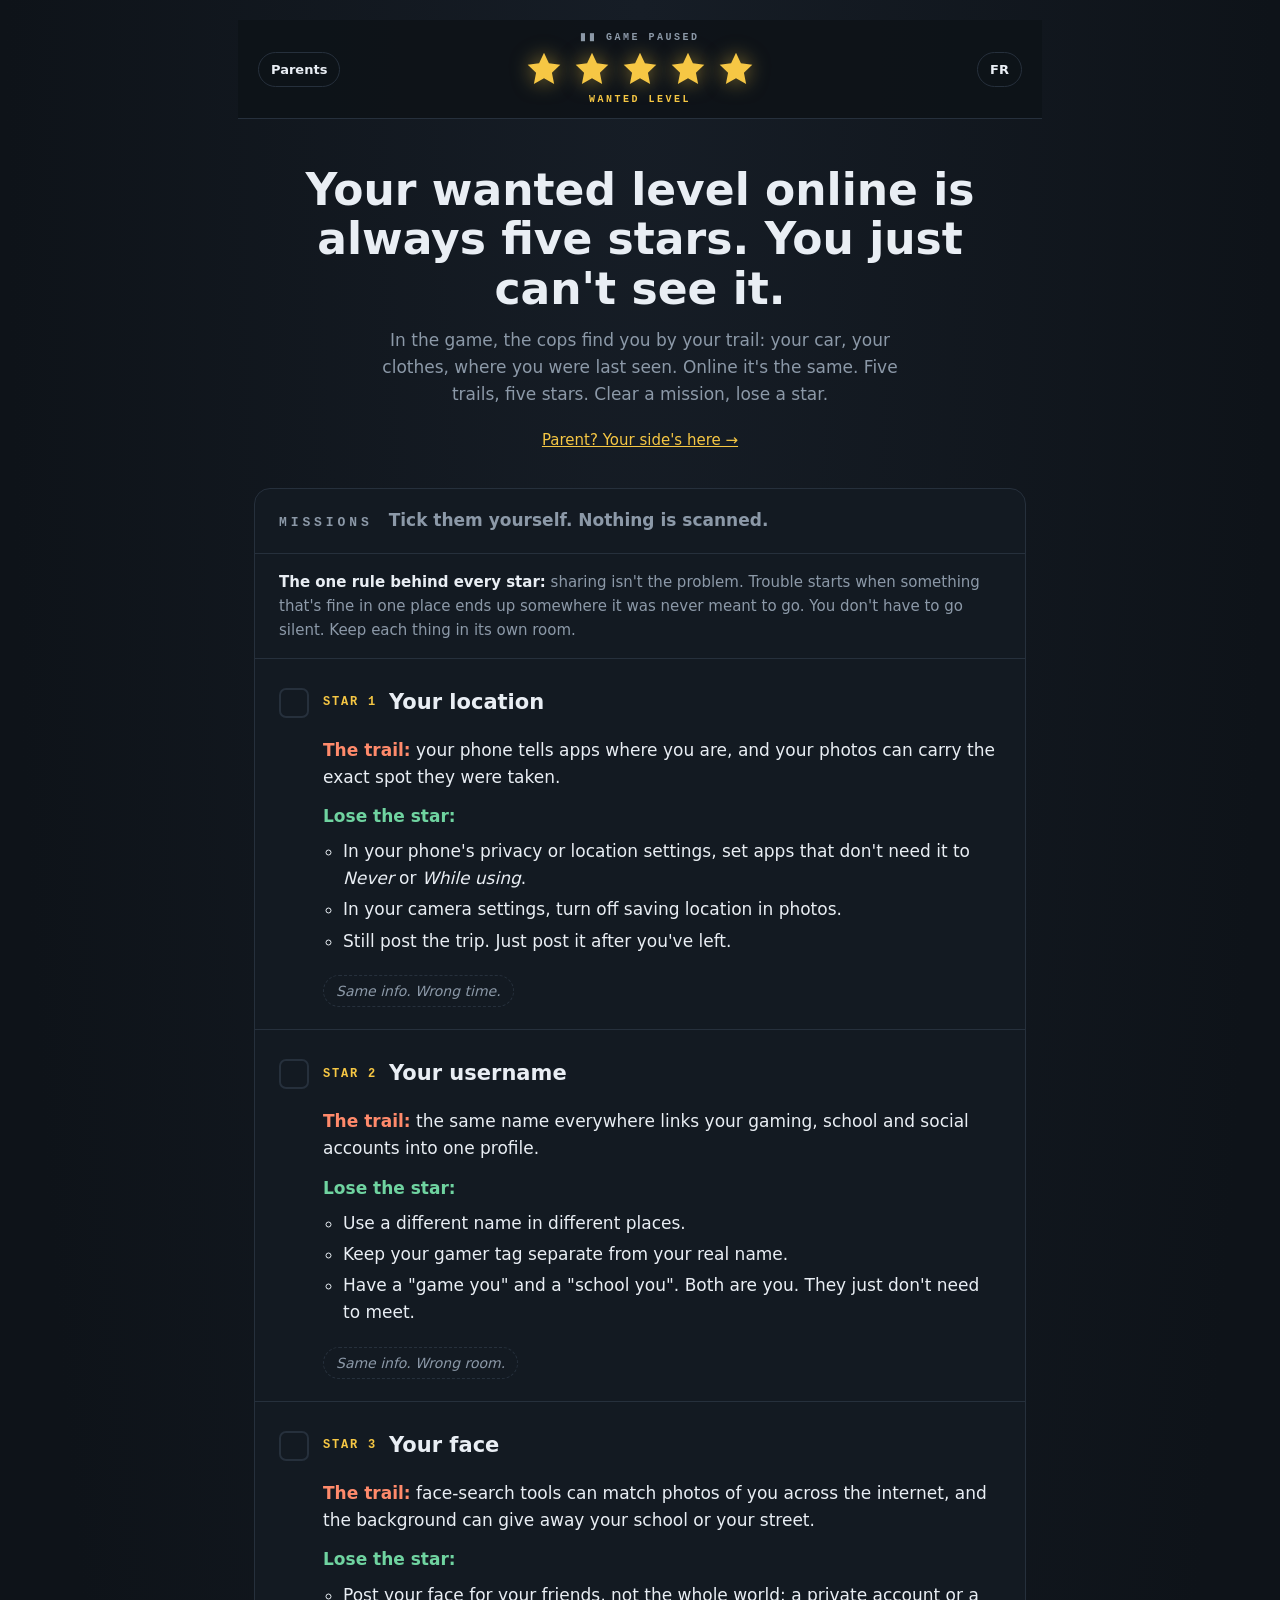
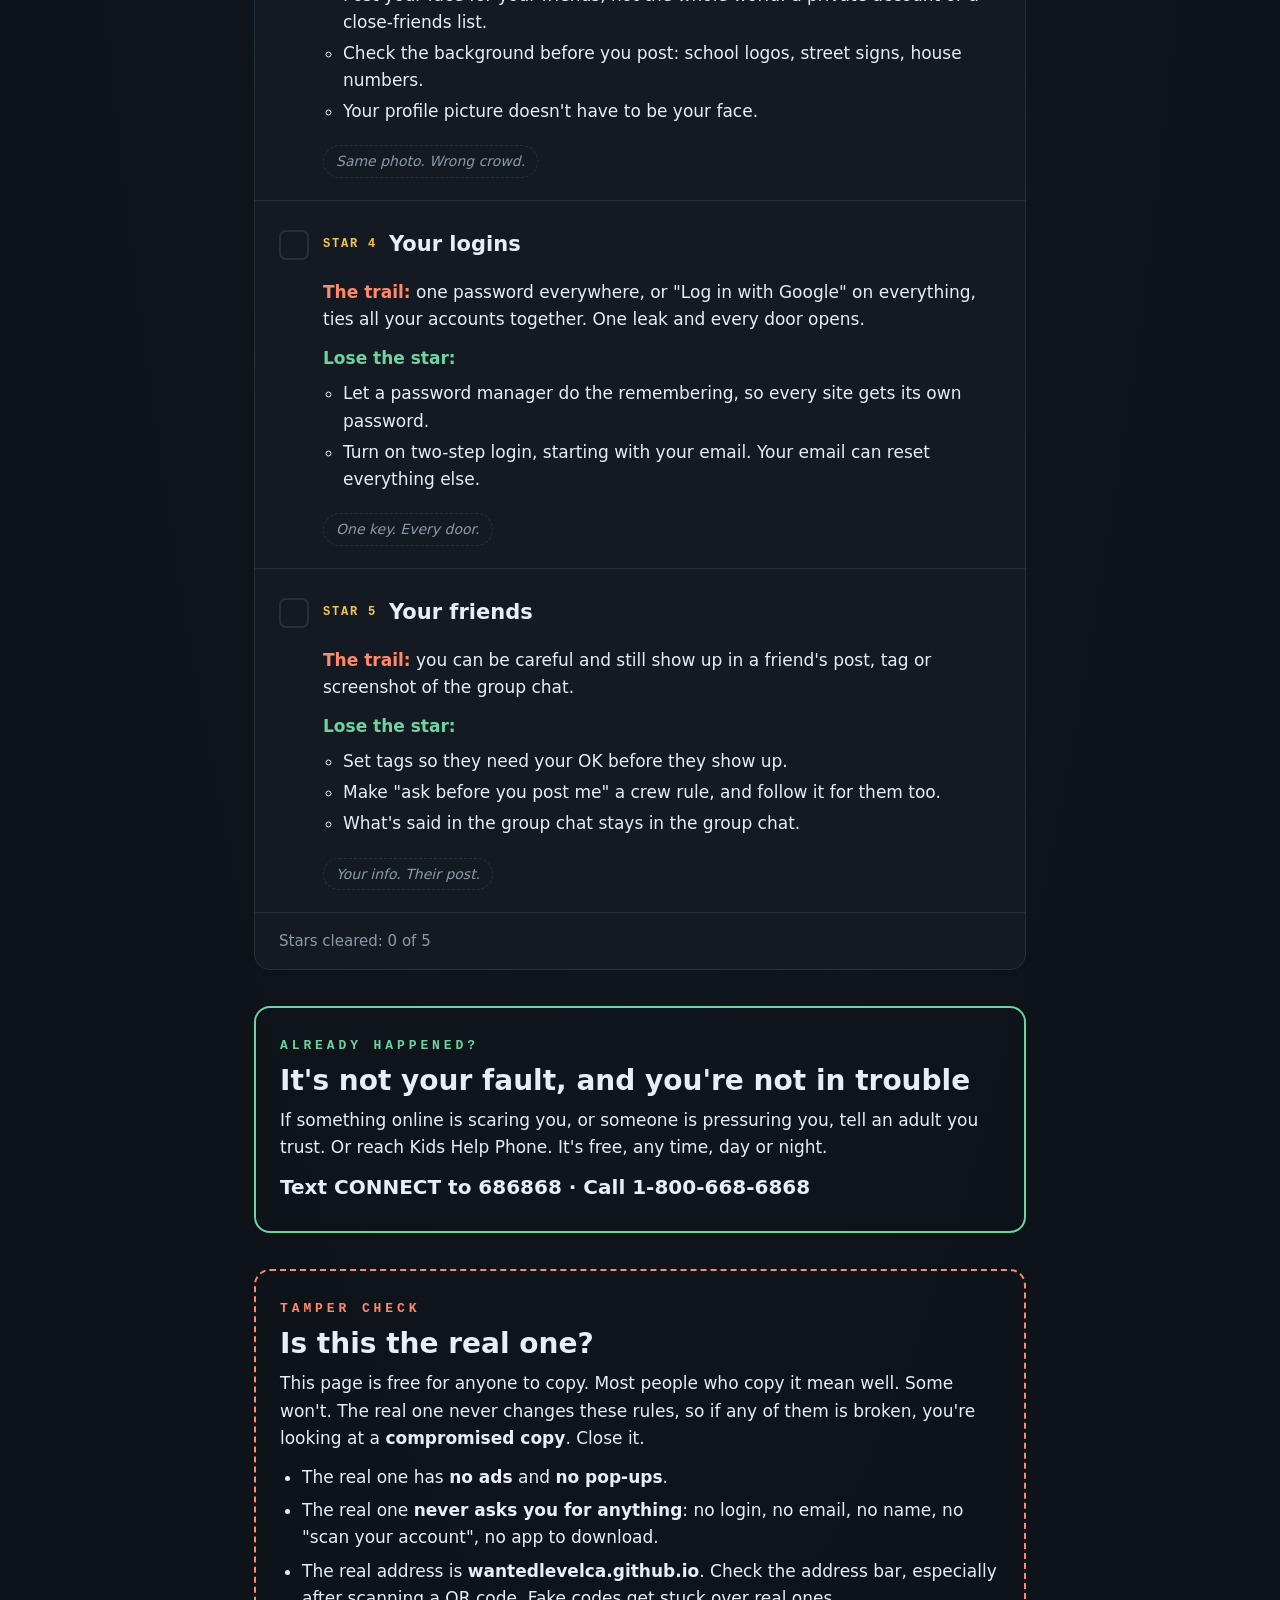
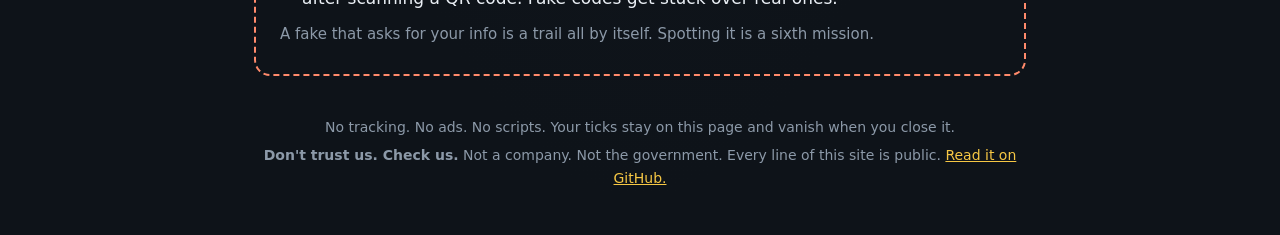
==== commit 169f499a: "Add files via upload" ====
--- a/index.html
+++ b/index.html
@@ -20,20 +20,19 @@
   <input class="cb" type="checkbox" id="m4">
   <input class="cb" type="checkbox" id="m5">
 
-  <nav class="topbar">
-    <span class="lang"><span class="t-en"><a href="#fr" lang="fr">Français</a></span><span class="t-fr"><a href="#en" lang="en">English</a></span></span>
-  </nav>
-
-  <section class="hud hud-top">
-    <div class="mono paused">▮▮ <span class="t-en">Game paused</span><span class="t-fr" lang="fr">Jeu en pause</span></div>
-  </section>
-
-  <div class="starbar"><div class="stars" aria-hidden="true">
+  <div class="starbar">
+    <span class="bar-l"><span class="t-en"><a href="parents.html">Parents</a></span><span class="t-fr" lang="fr"><a href="parents.html#fr">Parents</a></span></span>
+    <div class="bar-c">
+      <div class="mono paused">▮▮ <span class="t-en">Game paused</span><span class="t-fr" lang="fr">Jeu en pause</span></div>
+      <div class="stars" aria-hidden="true">
       <svg class="s1" viewBox="0 0 24 24"><use href="#star"/></svg><svg class="s2" viewBox="0 0 24 24"><use href="#star"/></svg><svg class="s3" viewBox="0 0 24 24"><use href="#star"/></svg><svg class="s4" viewBox="0 0 24 24"><use href="#star"/></svg><svg class="s5" viewBox="0 0 24 24"><use href="#star"/></svg>
-    </div></div>
+    </div>
+      <div class="mono wl"><span class="t-en">Wanted level</span><span class="t-fr" lang="fr">Niveau de recherche</span></div>
+    </div>
+    <span class="bar-r"><span class="t-en"><a href="#fr" lang="fr" title="Français">FR</a></span><span class="t-fr"><a href="#en" lang="en" title="English">EN</a></span></span>
+  </div>
 
   <section class="hud">
-    <div class="mono wl"><span class="t-en">Wanted level</span><span class="t-fr" lang="fr">Niveau de recherche</span></div>
     <div class="b-en">
       <h1>Your wanted level online is always five stars. You just can't see it.</h1>
       <p class="lede">In the game, the cops find you by your trail: your car, your clothes, where you were last seen. Online it's the same. Five trails, five stars. Clear a mission, lose a star.</p>
--- a/style.css
+++ b/style.css
@@ -30,12 +30,18 @@
 @keyframes flash{50%{opacity:.45}}
 #m1:checked~.starbar .s1,#m2:checked~.starbar .s2,#m3:checked~.starbar .s3,#m4:checked~.starbar .s4,#m5:checked~.starbar .s5{fill:var(--dim);filter:none;animation:none;transform:scale(.9)}
 .wl{color:var(--gold);font-weight:700}
-/* Sticky stars: the star bar stays pinned to the top while you scroll the missions.
+/* Sticky bar: one slim HUD row pinned to the top while you scroll.
+   Left: link to the other side. Middle: GAME PAUSED / stars / WANTED LEVEL. Right: FR / EN.
    position:sticky is plain CSS; on very old browsers the bar just scrolls away like normal. */
-.hud-top{padding-top:12px}
-.starbar{position:-webkit-sticky;position:sticky;top:0;z-index:5;margin:0 -16px;padding:10px 16px;background:#0e1319;background:rgba(14,19,25,.94);border-bottom:1px solid transparent}
-.starbar .stars{margin:0}
-.hud-top+.starbar+.hud{padding-top:0}
+.starbar{position:-webkit-sticky;position:sticky;top:0;z-index:5;display:flex;justify-content:space-between;align-items:center;display:grid;grid-template-columns:1fr auto 1fr;margin:0 -16px;padding:8px 12px;background:#0e1319;background:rgba(14,19,25,.95);border-bottom:1px solid var(--line)}
+.bar-l{justify-self:start}.bar-r{justify-self:end}
+.bar-l a,.bar-r a{display:inline-block;padding:10px 12px;border:1px solid var(--line);border-radius:999px;text-decoration:none;font-weight:700;font-size:13px;color:var(--ink);line-height:1}
+.bar-l a:hover,.bar-r a:hover{border-color:var(--gold)}
+.bar-c{text-align:center}
+.starbar .paused,.starbar .wl{font-size:10px;letter-spacing:.25em}
+.starbar .stars{margin:4px 0}
+.starbar .stars svg{width:28px;height:28px;margin:0 3px}
+.hud{padding-top:20px}
 h1{font-size:36px;line-height:1.12;margin:26px auto 14px;max-width:24ch}
 .lede{color:var(--mute);max-width:52ch;margin:0 auto 20px}
 .side-link{margin:0 0 36px;font-size:15px}
@@ -114,6 +120,6 @@
 footer{text-align:center;color:var(--mute);font-size:14px;margin-top:40px}
 footer p{margin:6px 0}
 
-@media(min-width:601px){h1{font-size:44px}.stars svg{width:52px;height:52px}.final .slap{font-size:36px}}
+@media(min-width:601px){h1{font-size:44px}.starbar .stars svg{width:38px;height:38px;margin:0 5px}.starbar{padding:10px 20px}.final .slap{font-size:36px}}
 @media(max-width:600px){.body{padding-left:0}.m,.card>header,.why,.tally,.box2{padding-left:16px;padding-right:16px}}
 @media(prefers-reduced-motion:reduce){.stars svg{animation:none}*{transition:none!important}}
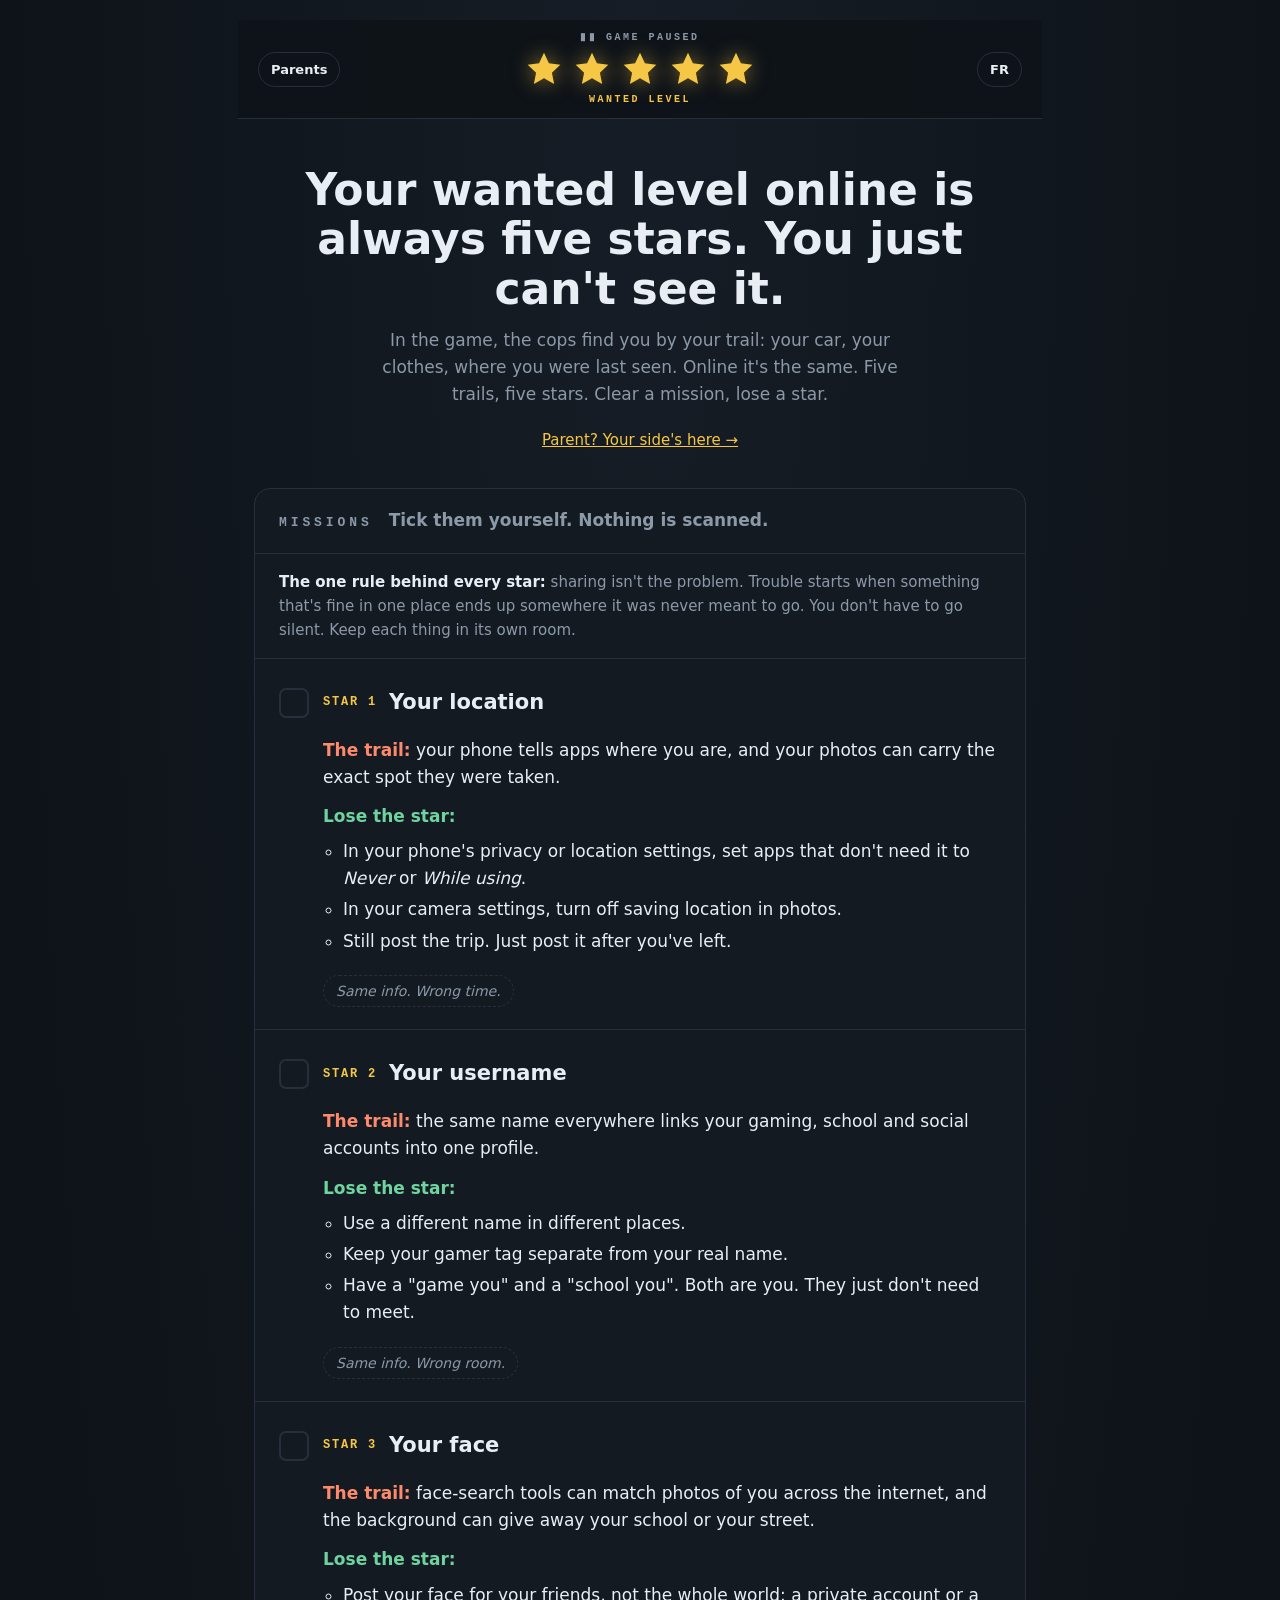
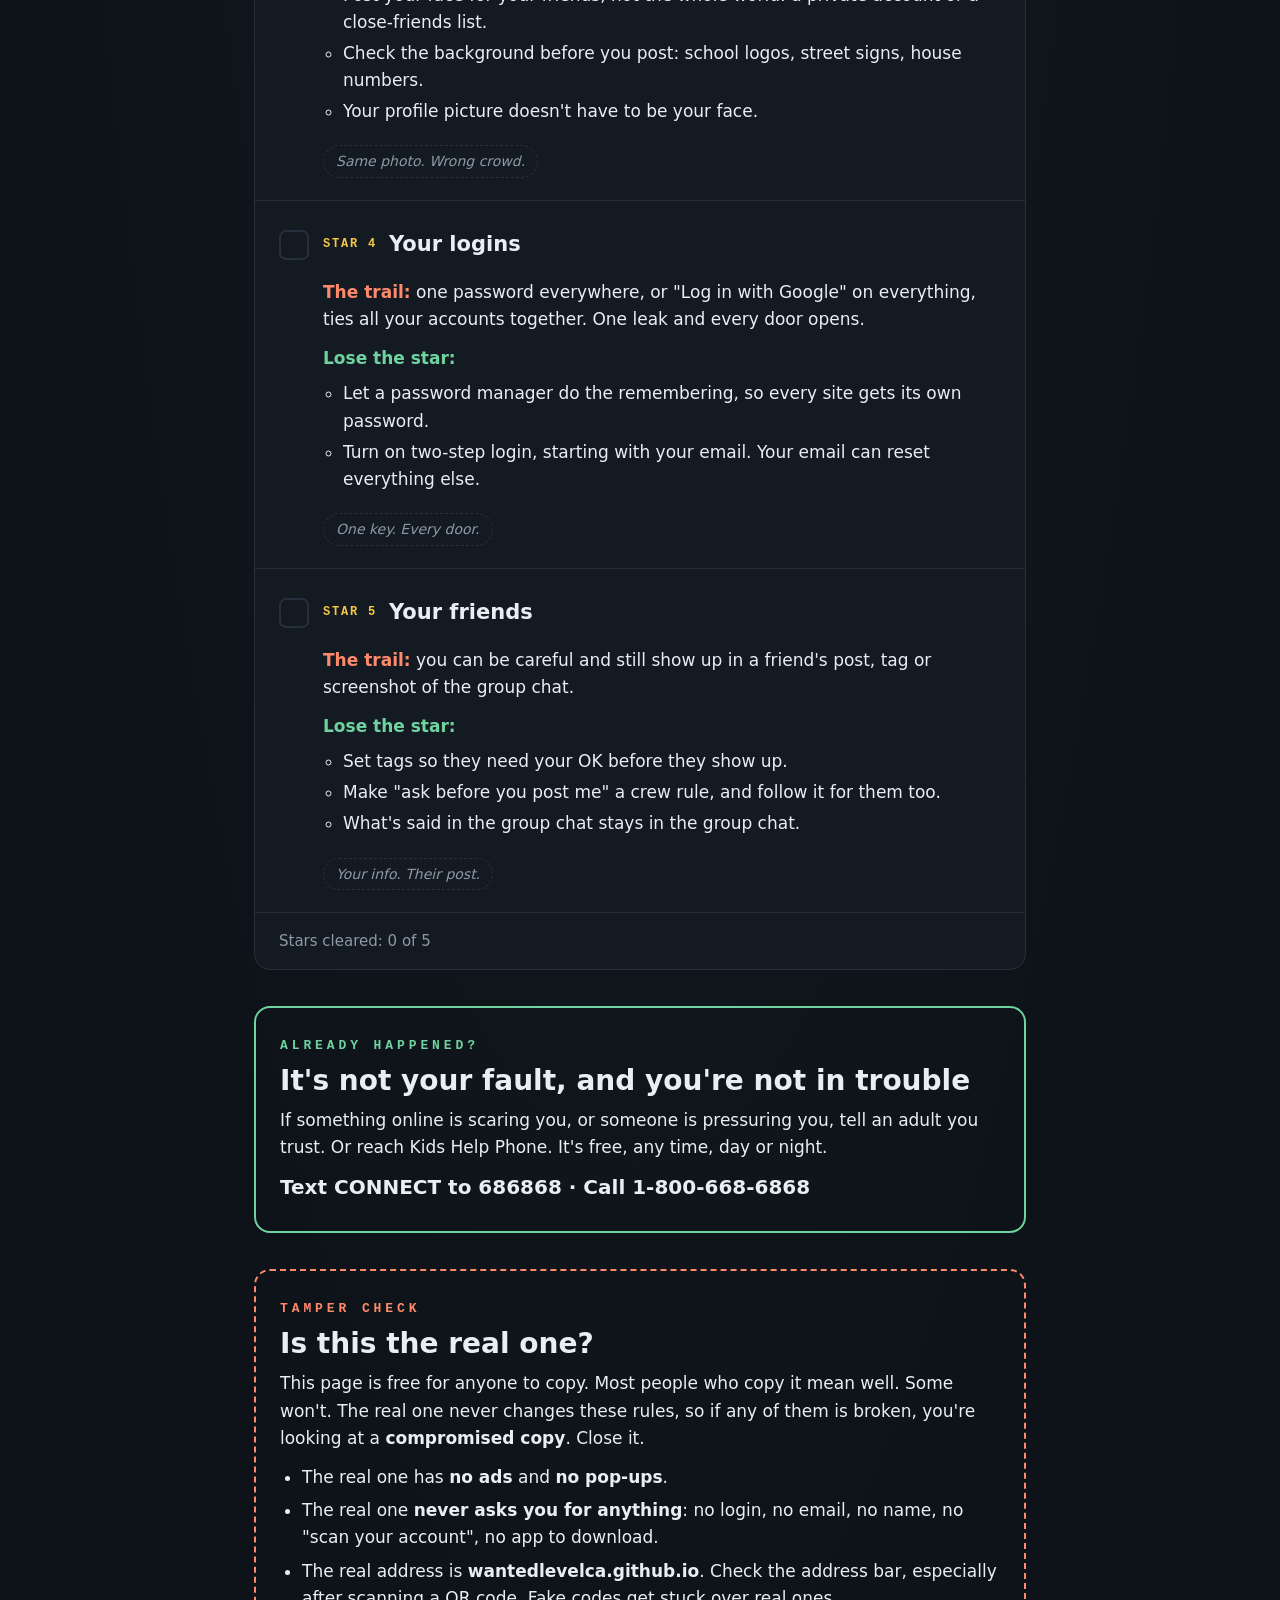
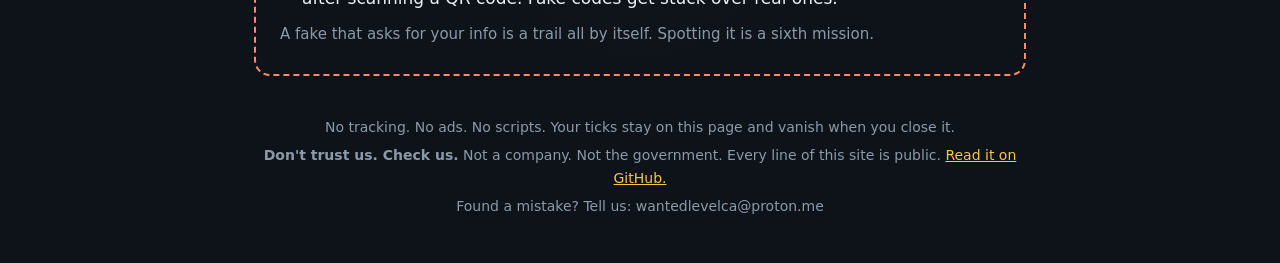
==== commit 144d7fa6: "Add files via upload" ====
--- a/index.html
+++ b/index.html
@@ -3,7 +3,7 @@
 <head>
 <meta charset="utf-8">
 <meta name="viewport" content="width=device-width, initial-scale=1">
-<title>Five Stars</title>
+<title>Wanted Level</title>
 <link rel="stylesheet" href="style.css">
 </head>
 <body>
@@ -226,10 +226,12 @@
     <div class="b-en">
       <p>No tracking. No ads. No scripts. Your ticks stay on this page and vanish when you close it.</p>
       <p><b>Don't trust us. Check us.</b> Not a company. Not the government. Every line of this site is public. <a href="https://github.com/wantedlevelca/wantedlevelca.github.io">Read it on GitHub.</a></p>
+      <p>Found a mistake? Tell us: wantedlevelca@proton.me</p>
     </div>
     <div class="b-fr" lang="fr-CA">
       <p>Aucun pistage. Aucune pub. Aucun script. Tes coches restent sur cette page et disparaissent quand tu la fermes.</p>
       <p><b>Ne nous croyez pas sur parole. Vérifiez.</b> Pas une compagnie. Pas le gouvernement. Chaque ligne de ce site est publique. <a href="https://github.com/wantedlevelca/wantedlevelca.github.io">Lisez-la sur GitHub.</a></p>
+      <p>Une erreur? Dites-le-nous : wantedlevelca@proton.me</p>
     </div>
   </footer>
 </main>
--- a/style.css
+++ b/style.css
@@ -123,3 +123,6 @@
 @media(min-width:601px){h1{font-size:44px}.starbar .stars svg{width:38px;height:38px;margin:0 5px}.starbar{padding:10px 20px}.final .slap{font-size:36px}}
 @media(max-width:600px){.body{padding-left:0}.m,.card>header,.why,.tally,.box2{padding-left:16px;padding-right:16px}}
 @media(prefers-reduced-motion:reduce){.stars svg{animation:none}*{transition:none!important}}
+
+.final .less{margin:14px auto 0;color:var(--green);font-weight:700;font-size:18px}
+.v{font-size:9px;color:#1c242e;margin-top:28px;letter-spacing:.1em}
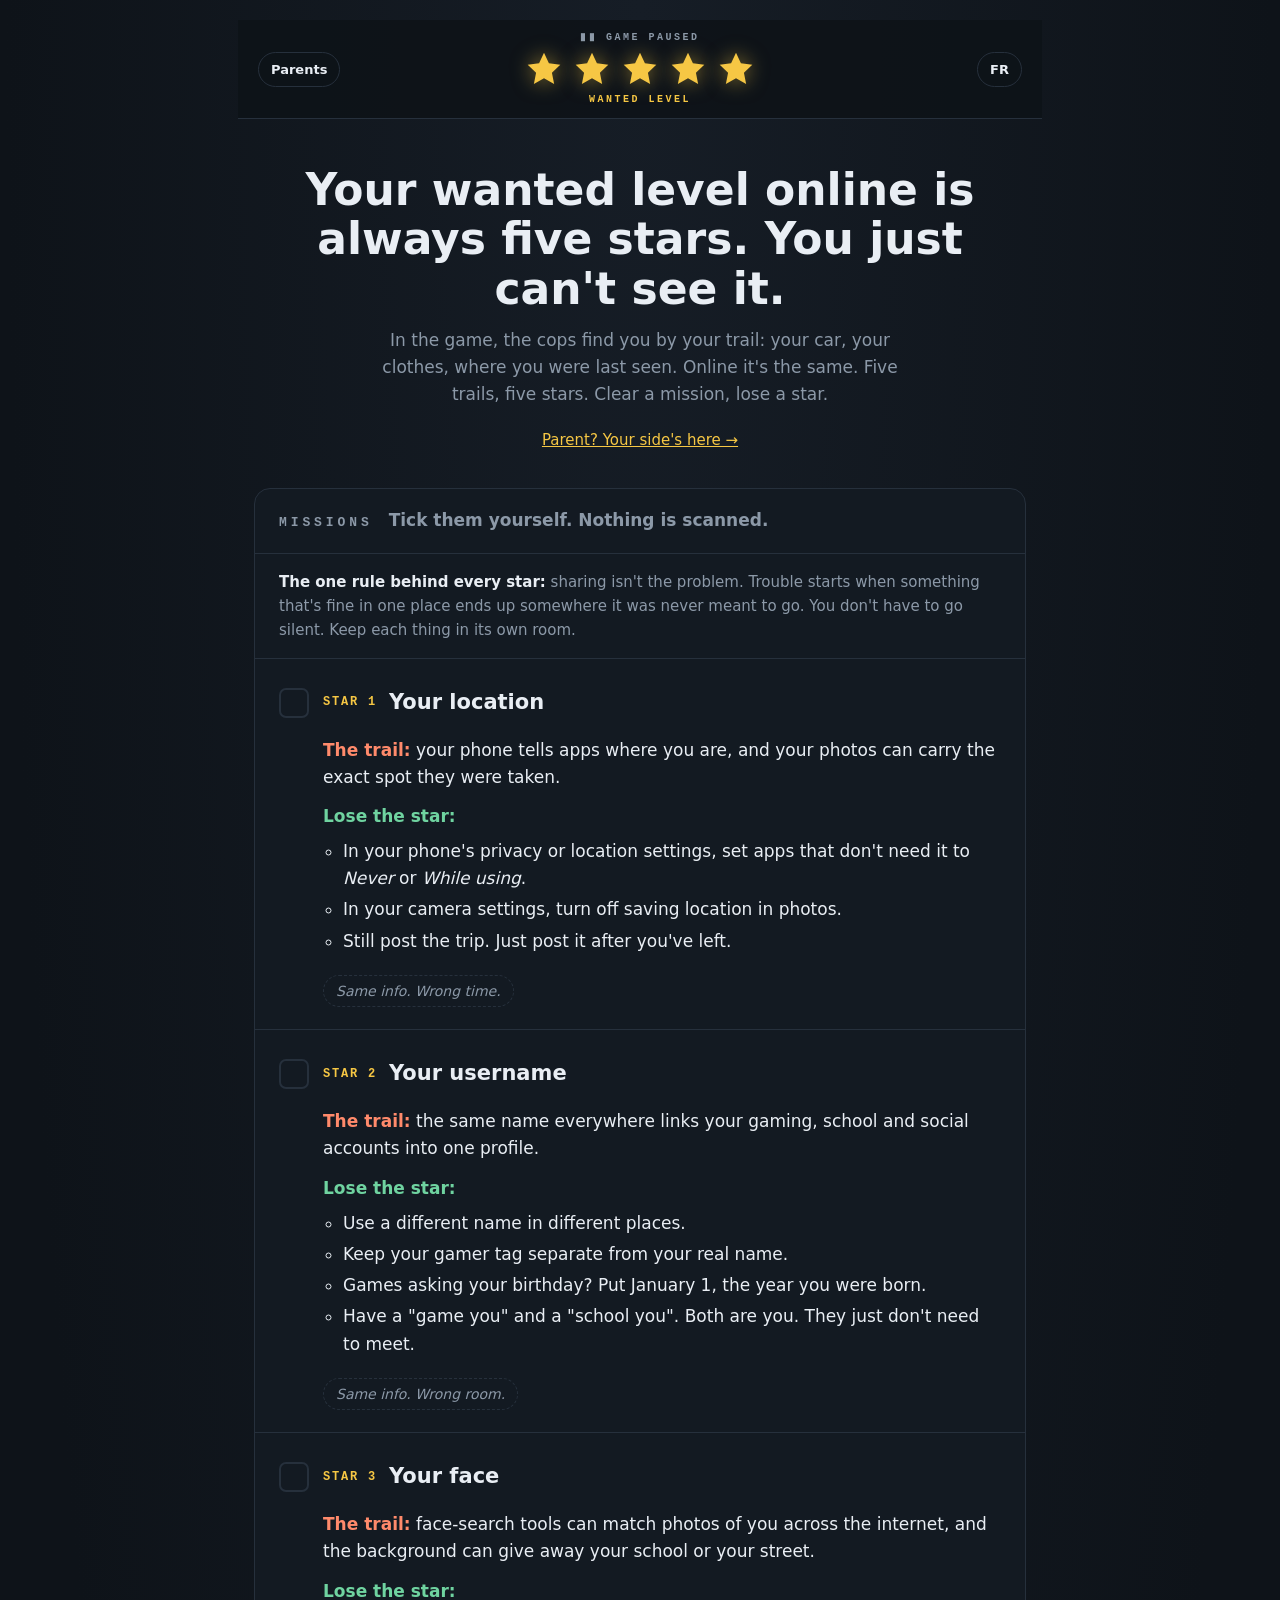
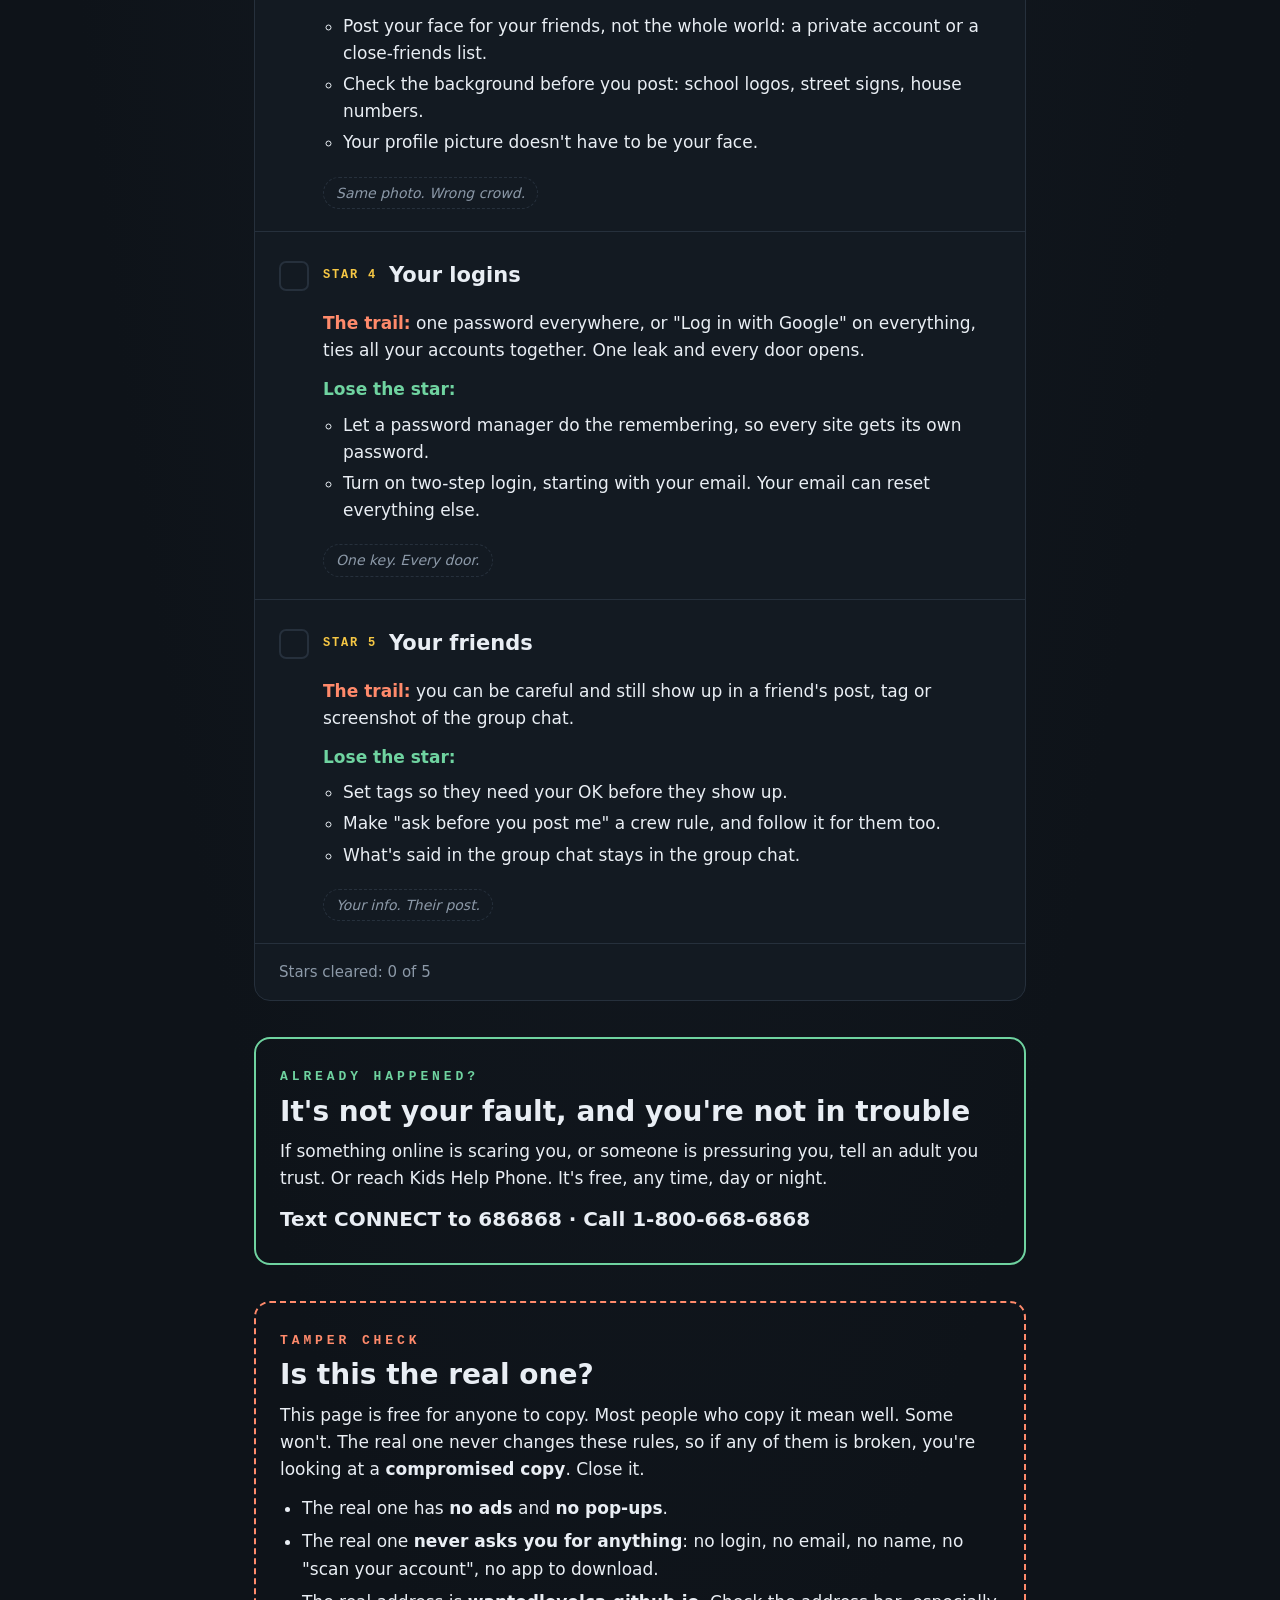
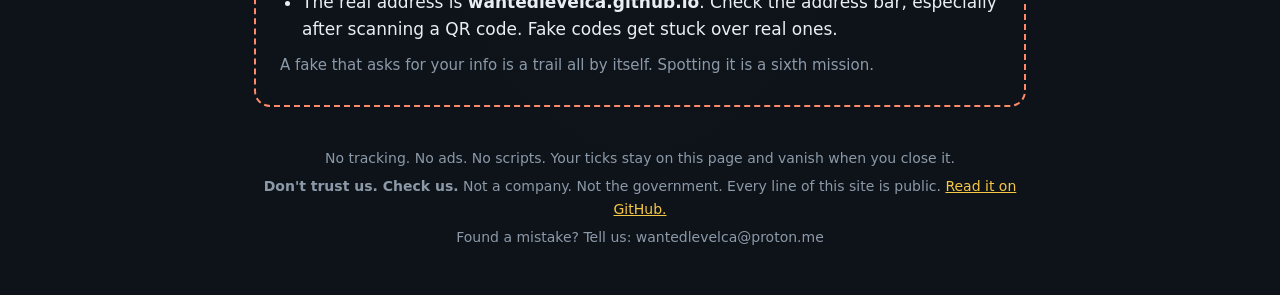
==== commit e88a506d: "Add files via upload" ====
--- a/index.html
+++ b/index.html
@@ -81,6 +81,7 @@
           <ul>
             <li>Use a different name in different places.</li>
             <li>Keep your gamer tag separate from your real name.</li>
+            <li>Games asking your birthday? Put January 1, the year you were born.</li>
             <li>Have a "game you" and a "school you". Both are you. They just don't need to meet.</li>
           </ul>
           <p class="rule">Same info. Wrong room.</p>
@@ -91,6 +92,7 @@
           <ul>
             <li>Utilise un nom différent selon l'endroit.</li>
             <li>Garde ton gamertag séparé de ton vrai nom.</li>
+            <li>Un jeu te demande ta date de naissance? Mets le 1er janvier de ton année de naissance.</li>
             <li>Aie un « toi du jeu » et un « toi de l'école ». Les deux, c'est toi. Ils n'ont juste pas besoin de se rencontrer.</li>
           </ul>
           <p class="rule">Même info. Mauvaise pièce.</p>
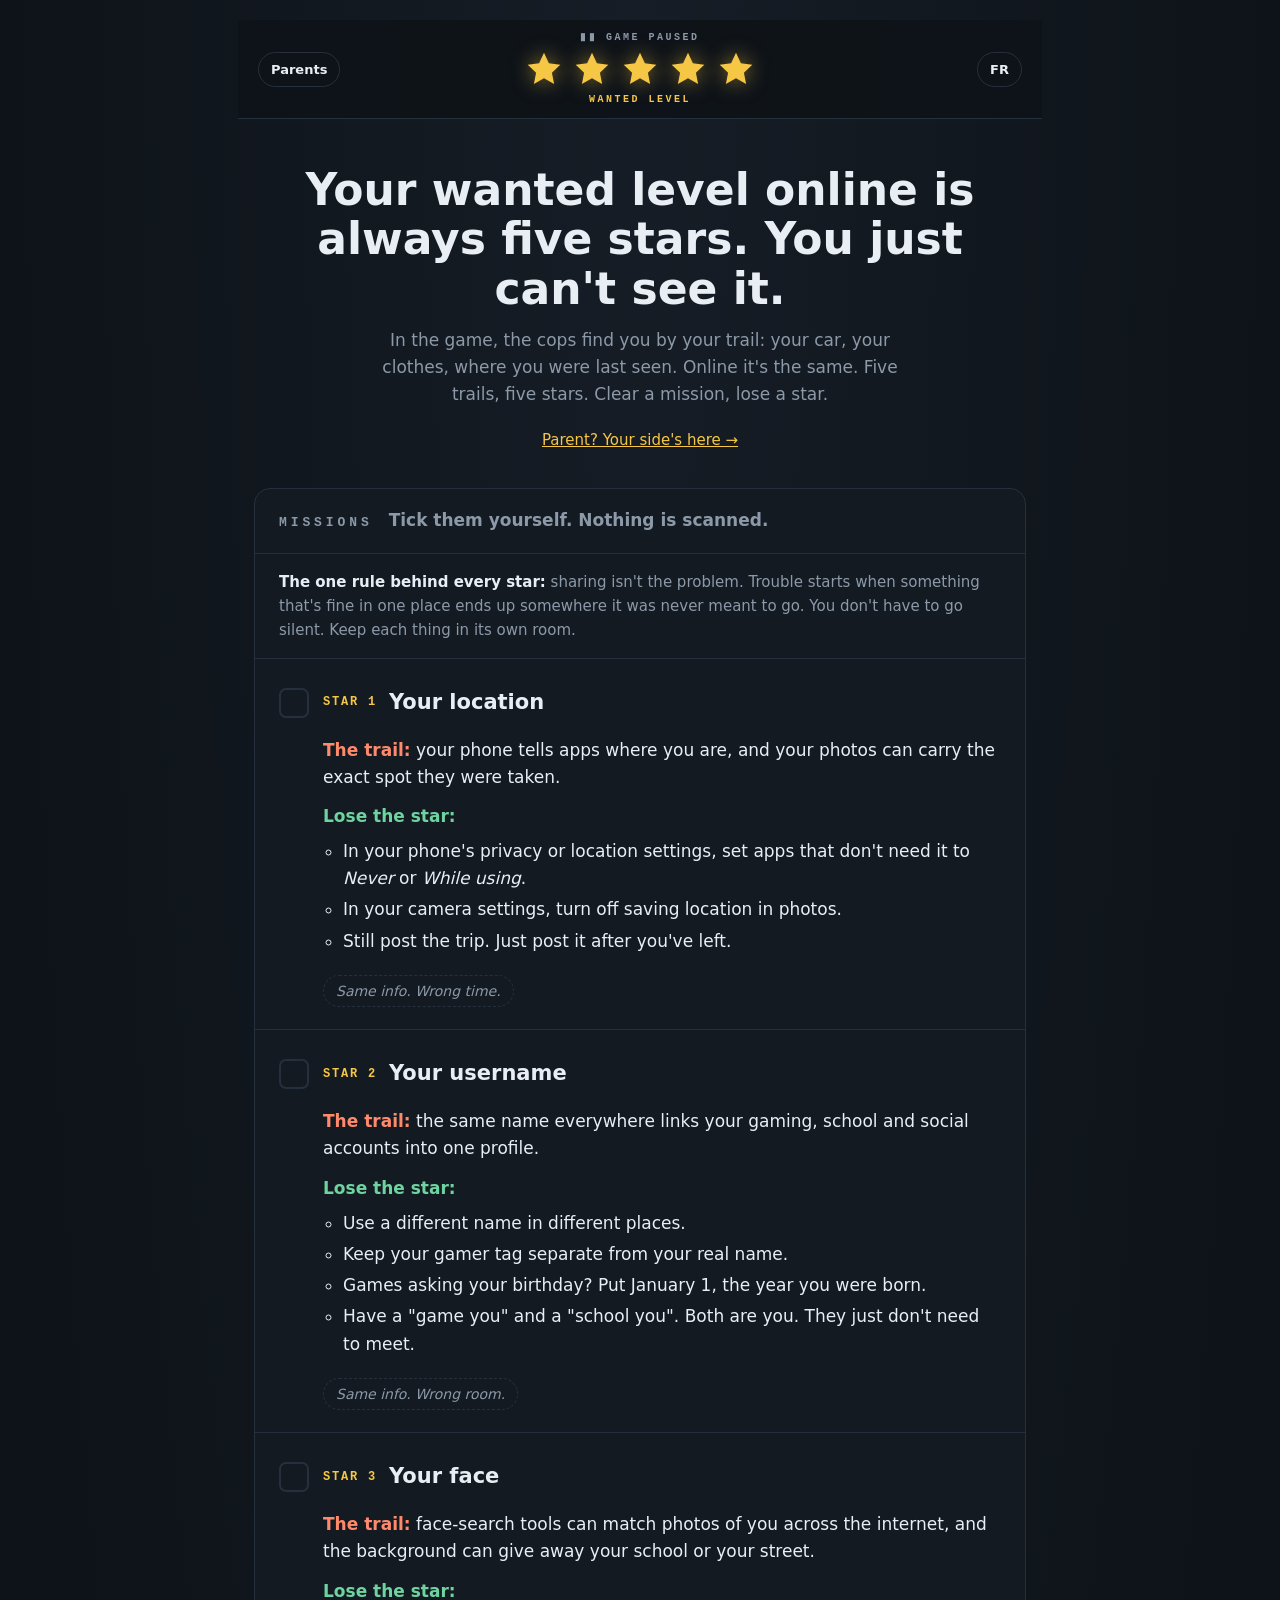
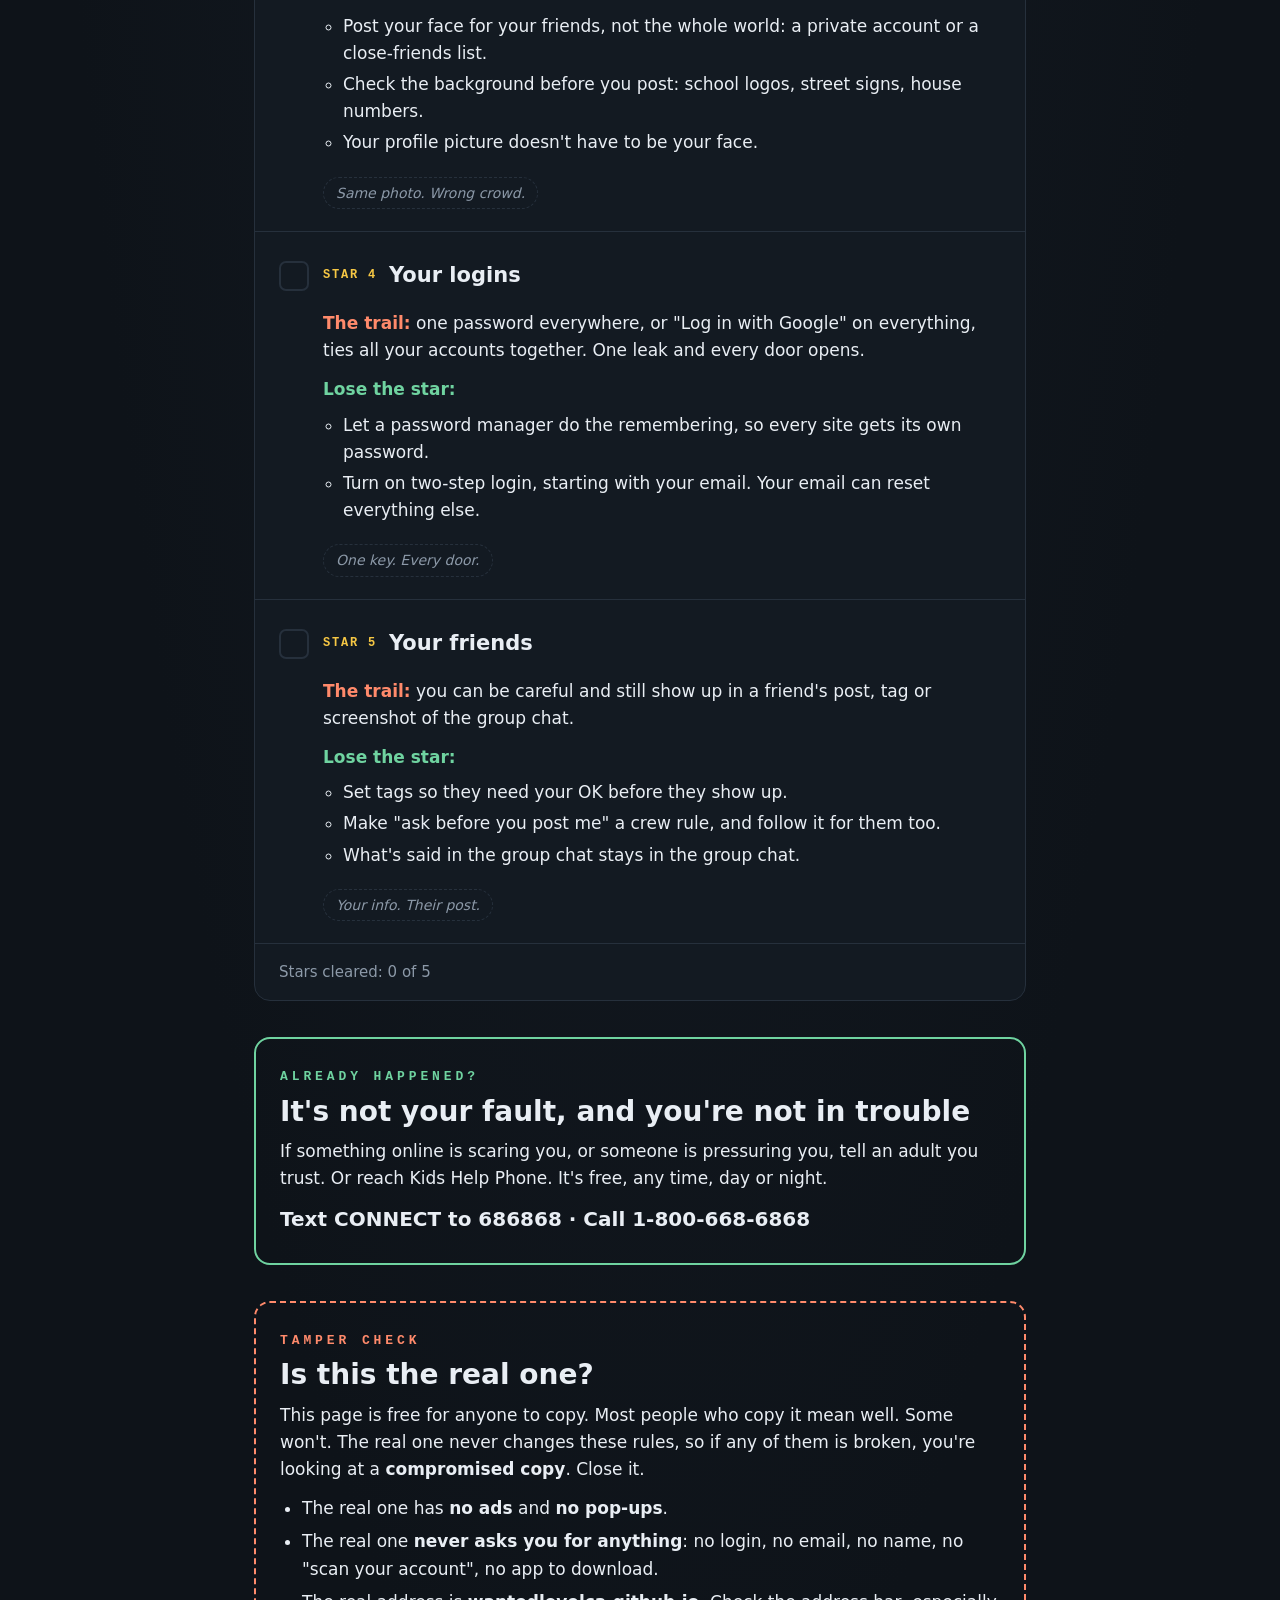
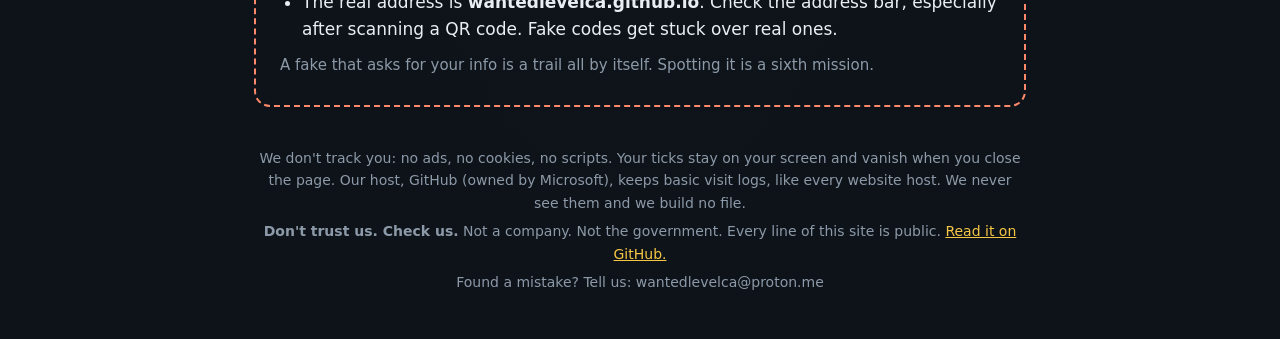
==== commit b887ec68: "Add files via upload" ====
--- a/index.html
+++ b/index.html
@@ -226,12 +226,12 @@
 
   <footer>
     <div class="b-en">
-      <p>No tracking. No ads. No scripts. Your ticks stay on this page and vanish when you close it.</p>
+      <p>We don't track you: no ads, no cookies, no scripts. Your ticks stay on your screen and vanish when you close the page. Our host, GitHub (owned by Microsoft), keeps basic visit logs, like every website host. We never see them and we build no file.</p>
       <p><b>Don't trust us. Check us.</b> Not a company. Not the government. Every line of this site is public. <a href="https://github.com/wantedlevelca/wantedlevelca.github.io">Read it on GitHub.</a></p>
       <p>Found a mistake? Tell us: wantedlevelca@proton.me</p>
     </div>
     <div class="b-fr" lang="fr-CA">
-      <p>Aucun pistage. Aucune pub. Aucun script. Tes coches restent sur cette page et disparaissent quand tu la fermes.</p>
+      <p>On ne te suit pas : aucune pub, aucun témoin, aucun script. Tes coches restent sur ton écran et disparaissent quand tu fermes la page. Notre hébergeur, GitHub (propriété de Microsoft), garde des journaux de visites de base, comme tout hébergeur. On ne les voit jamais et on ne monte aucun dossier.</p>
       <p><b>Ne nous croyez pas sur parole. Vérifiez.</b> Pas une compagnie. Pas le gouvernement. Chaque ligne de ce site est publique. <a href="https://github.com/wantedlevelca/wantedlevelca.github.io">Lisez-la sur GitHub.</a></p>
       <p>Une erreur? Dites-le-nous : wantedlevelca@proton.me</p>
     </div>
--- a/style.css
+++ b/style.css
@@ -126,3 +126,4 @@
 
 .final .less{margin:14px auto 0;color:var(--green);font-weight:700;font-size:18px}
 .v{font-size:9px;color:#1c242e;margin-top:28px;letter-spacing:.1em}
+.further{margin-top:36px}.further details{max-width:none;margin:0}.further ol{margin:10px 0 0;padding-left:22px}.further li{margin:6px 0}
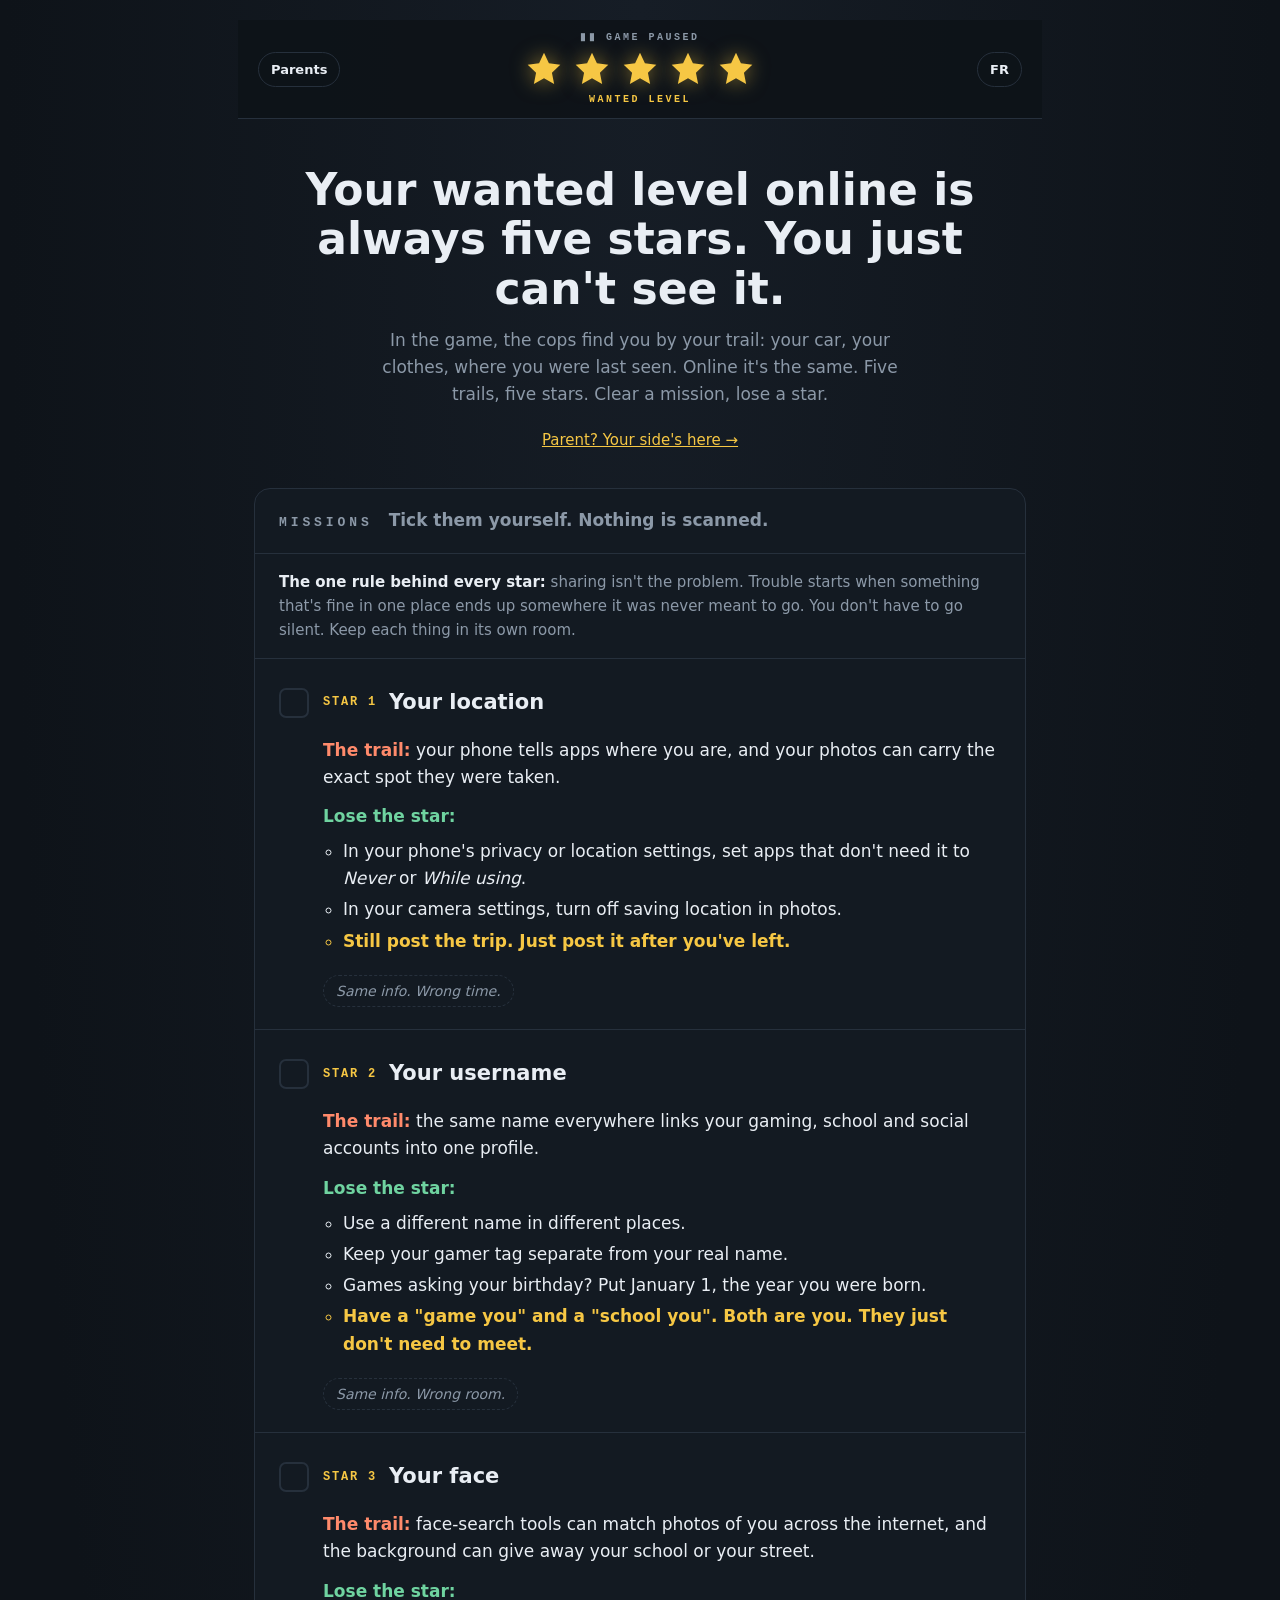
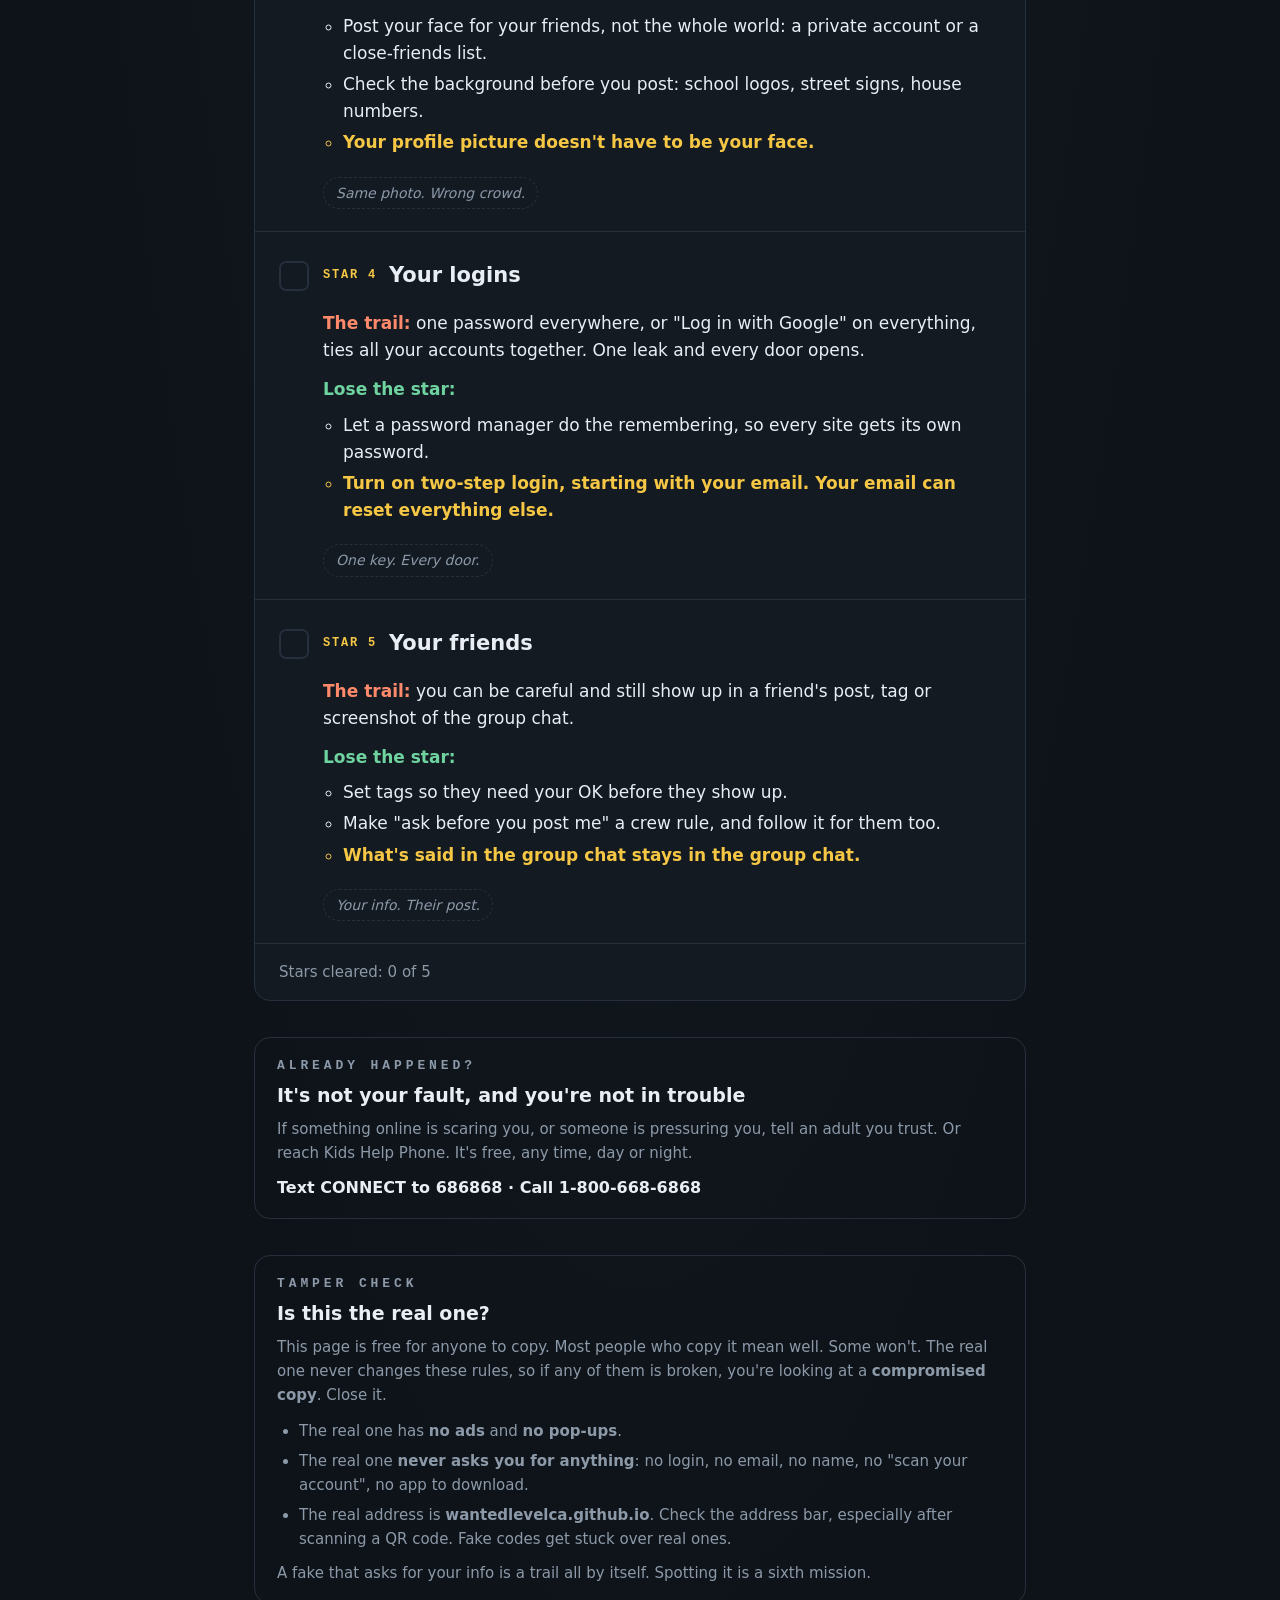
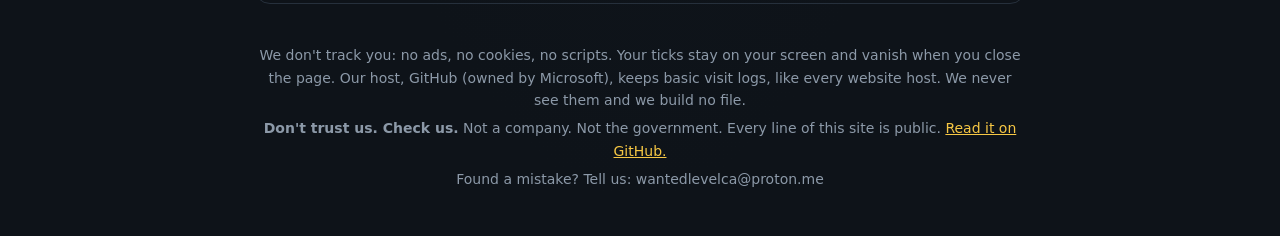
==== commit 27fff240: "Add files via upload" ====
--- a/index.html
+++ b/index.html
@@ -169,7 +169,8 @@
     <div class="tally" aria-hidden="true"><span class="t-en">Stars cleared: </span><span class="t-fr">Étoiles effacées : </span><span class="n"></span><span class="t-en"> of 5</span><span class="t-fr"> sur 5</span></div>
   </section>
 
-  <section class="end" aria-live="polite">
+  <section class="end win" aria-live="polite">
+    <div class="confetti" aria-hidden="true"><i class="c1">★</i><i class="c2">★</i><i class="c3">★</i><i class="c4">★</i><i class="c5">★</i><i class="c6">★</i><i class="c7">★</i><i class="c8">★</i><i class="c9">★</i><i class="c10">★</i><i class="c11">★</i><i class="c12">★</i><i class="c13">★</i><i class="c14">★</i><i class="c15">★</i><i class="c16">★</i><i class="c17">★</i><i class="c18">★</i></div>
     <div class="b-en">
       <div class="mono" style="color:var(--green)">Mission complete</div>
       <h2>Wanted level: zero. They lost the trail.</h2>
@@ -184,7 +185,7 @@
     </div>
   </section>
 
-  <section class="box2 help" aria-label="Get help">
+  <section class="box2 help khp" aria-label="Get help">
     <div class="b-en">
       <div class="mono">Already happened?</div>
       <h2>It's not your fault, and you're not in trouble</h2>
@@ -199,7 +200,7 @@
     </div>
   </section>
 
-  <section class="box2 seal" aria-label="Spot a fake copy">
+  <section class="box2 seal quiet" aria-label="Spot a fake copy">
     <div class="b-en">
       <div class="mono">Tamper check</div>
       <h2>Is this the real one?</h2>
--- a/style.css
+++ b/style.css
@@ -55,7 +55,7 @@
 .why b{color:var(--ink)}
 ol.missions{list-style:none;margin:0;padding:0}
 .m{border-bottom:1px solid var(--line);padding:22px 24px}
-.cb{position:absolute;opacity:0;width:1px;height:1px}
+.cb{position:fixed;top:0;left:0;opacity:0;width:1px;height:1px;pointer-events:none}
 .cb:checked{counter-increment:cleared}
 .head{display:flex;align-items:center;cursor:pointer;min-height:44px}
 .box{flex:none;margin-right:14px;width:30px;height:30px;border:2px solid var(--line);border-radius:7px;display:flex;align-items:center;justify-content:center;transition:background .2s,border-color .2s}
@@ -127,3 +127,33 @@
 .final .less{margin:14px auto 0;color:var(--green);font-weight:700;font-size:18px}
 .v{font-size:9px;color:#1c242e;margin-top:28px;letter-spacing:.1em}
 .further{margin-top:36px}.further details{max-width:none;margin:0}.further ol{margin:10px 0 0;padding-left:22px}.further li{margin:6px 0}
+/* Brighter fold-outs: easy to spot, still calm */
+.final details{border:1px solid var(--gold);background:rgba(246,199,68,.06)}
+.final summary{color:var(--gold);font-weight:700}
+.further details{border:1px solid var(--green);background:rgba(111,211,160,.06)}
+.further summary{color:var(--green);font-weight:700}
+.final summary:hover,.further summary:hover{color:var(--ink)}
+
+/* Punchline: the last tip in each mission pops */
+.m .body ul li:last-child{color:var(--gold);font-weight:700}
+
+/* Quieter help + tamper boxes on the kid page */
+.khp,.quiet{border:1px solid var(--line);background:none;padding:18px 22px}
+.khp h2,.quiet h2{font-size:19px;color:var(--ink)}
+.khp p,.quiet p,.quiet li{font-size:15px;color:var(--mute)}
+.khp .big{font-size:16px;color:var(--ink);font-weight:700}
+.khp .mono,.quiet .mono{color:var(--mute)}
+
+/* The win: big, with falling stars */
+.end{position:relative;overflow:hidden}
+.end h2{font-size:34px;line-height:1.1}
+.win{padding:56px 24px;border:2px solid var(--gold);background:radial-gradient(ellipse at center,rgba(246,199,68,.18),rgba(14,19,25,0) 70%)}
+.win h2{font-size:44px;color:var(--gold);text-shadow:0 0 24px rgba(246,199,68,.6)}
+.win .mono{font-size:15px}
+.confetti i{position:absolute;top:-30px;font-style:normal;color:var(--gold);font-size:20px;opacity:0;animation:fall 2.8s ease-in 3}
+.confetti i:nth-child(3n){color:var(--green);font-size:14px}
+.confetti i:nth-child(4n){color:var(--coral);font-size:26px}
+.c1{left:4%;animation-delay:0s!important}.c2{left:10%;animation-delay:.3s!important}.c3{left:16%;animation-delay:.9s!important}.c4{left:22%;animation-delay:.2s!important}.c5{left:28%;animation-delay:1.1s!important}.c6{left:34%;animation-delay:.5s!important}.c7{left:40%;animation-delay:.1s!important}.c8{left:46%;animation-delay:.8s!important}.c9{left:52%;animation-delay:.4s!important}.c10{left:58%;animation-delay:1.2s!important}.c11{left:64%;animation-delay:.6s!important}.c12{left:70%;animation-delay:0s!important}.c13{left:76%;animation-delay:.7s!important}.c14{left:82%;animation-delay:.3s!important}.c15{left:88%;animation-delay:1s!important}.c16{left:94%;animation-delay:.5s!important}.c17{left:7%;animation-delay:1.4s!important}.c18{left:61%;animation-delay:1.5s!important}
+@keyframes fall{0%{opacity:0;transform:translateY(0) rotate(0)}10%{opacity:1}100%{opacity:0;transform:translateY(420px) rotate(320deg)}}
+@media(min-width:601px){.win h2{font-size:60px}}
+@media(prefers-reduced-motion:reduce){.confetti{display:none}}
